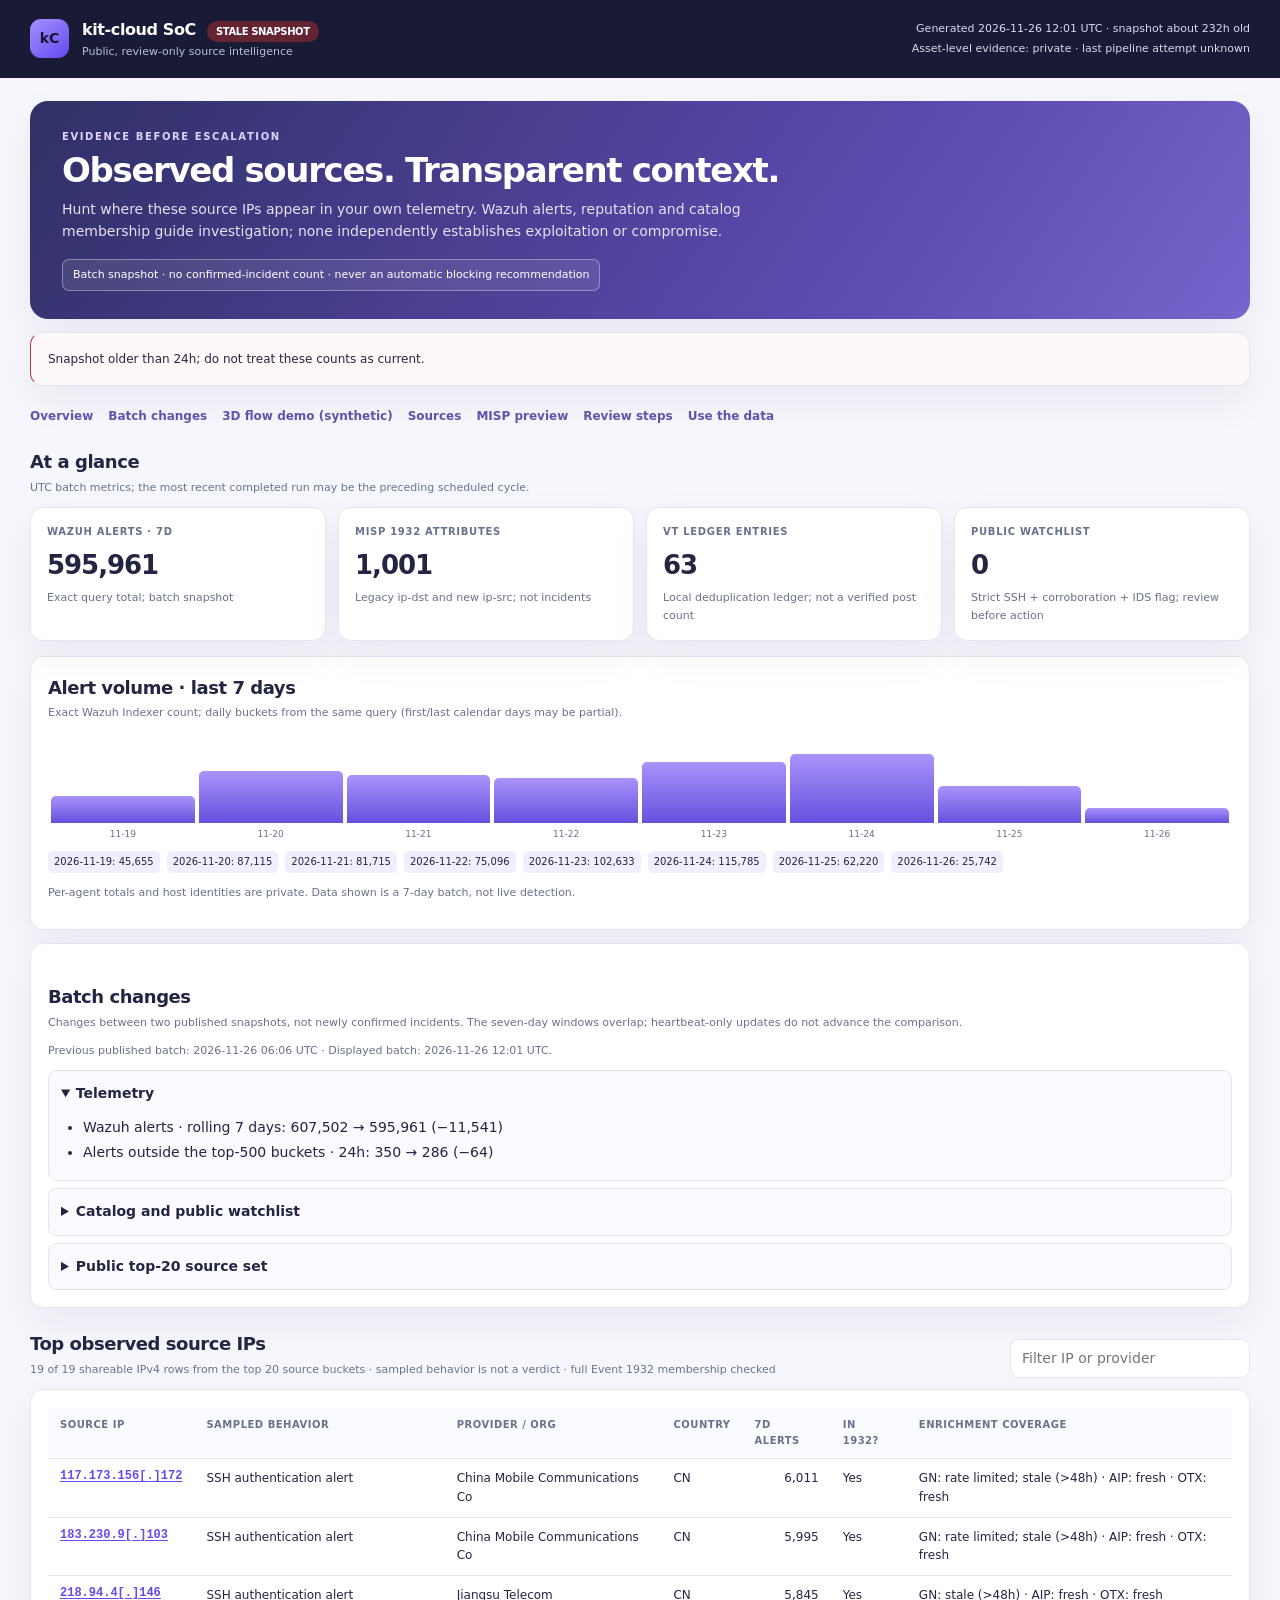
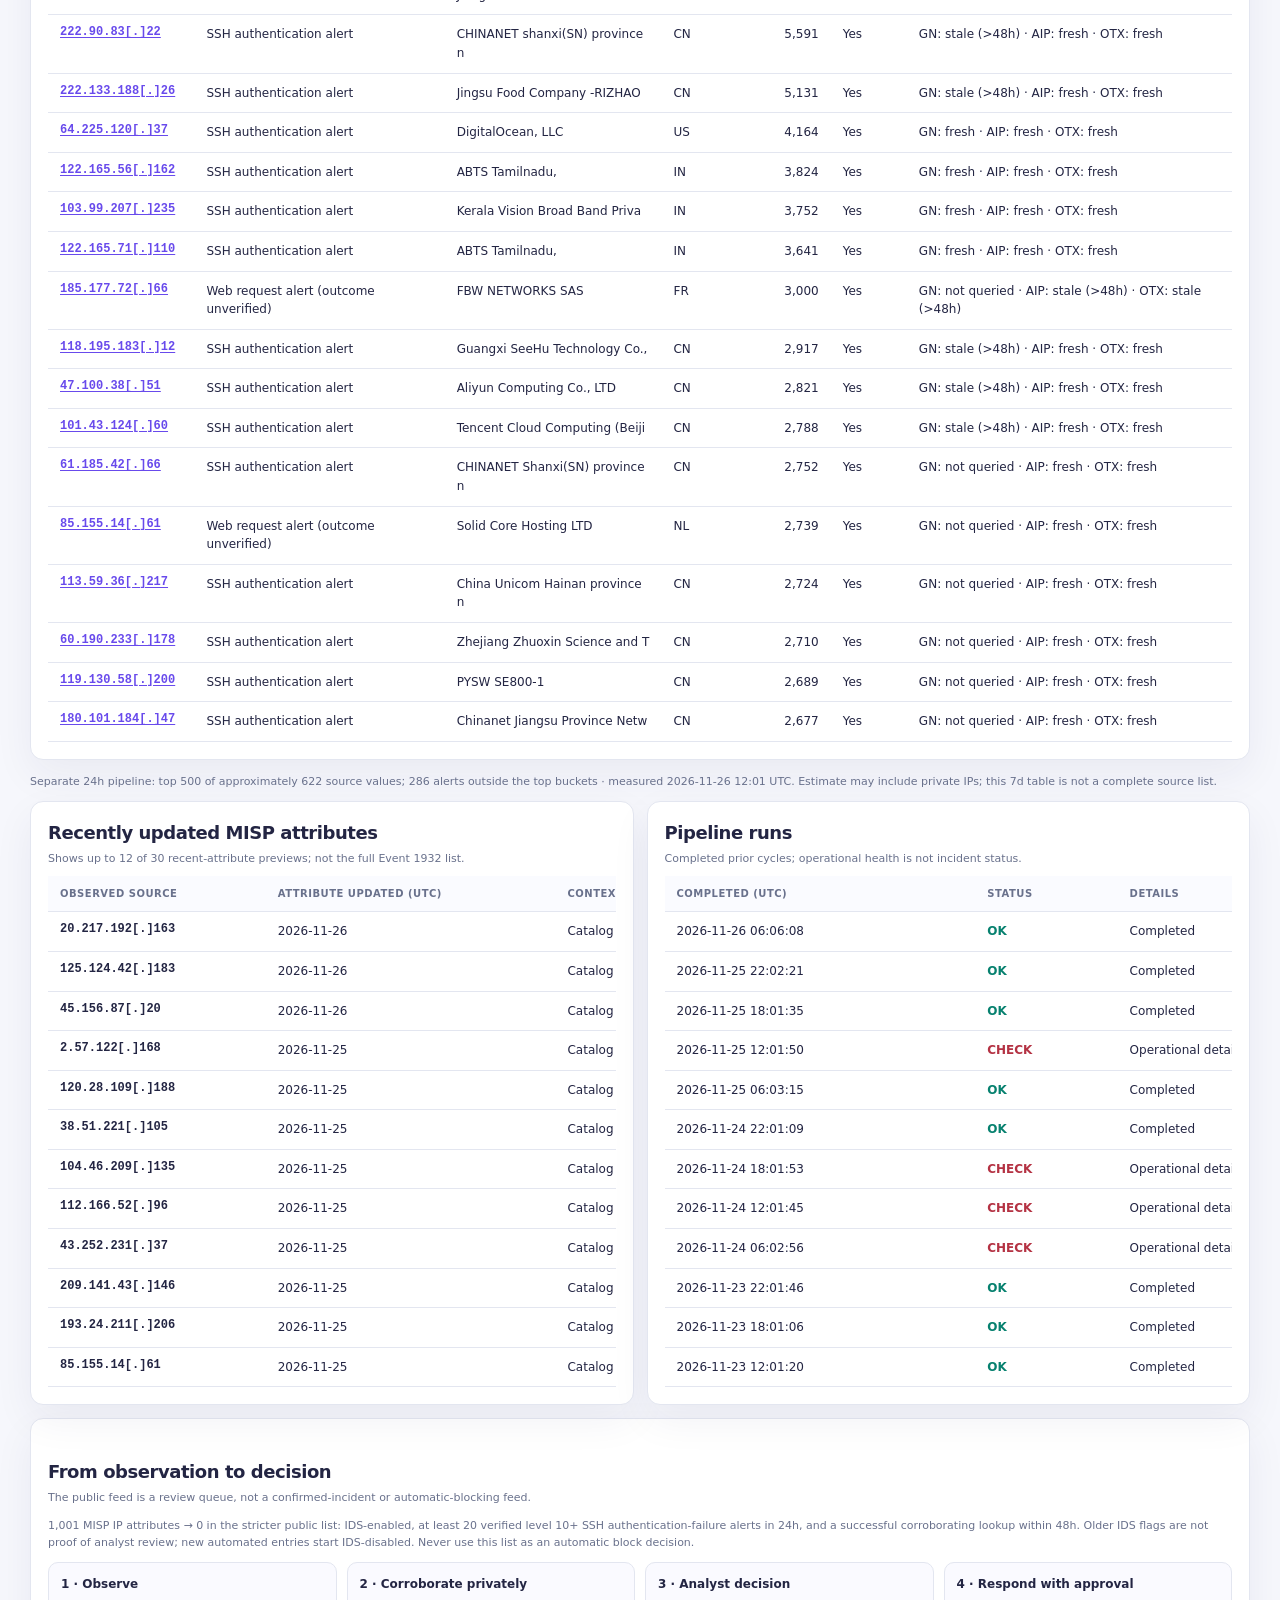
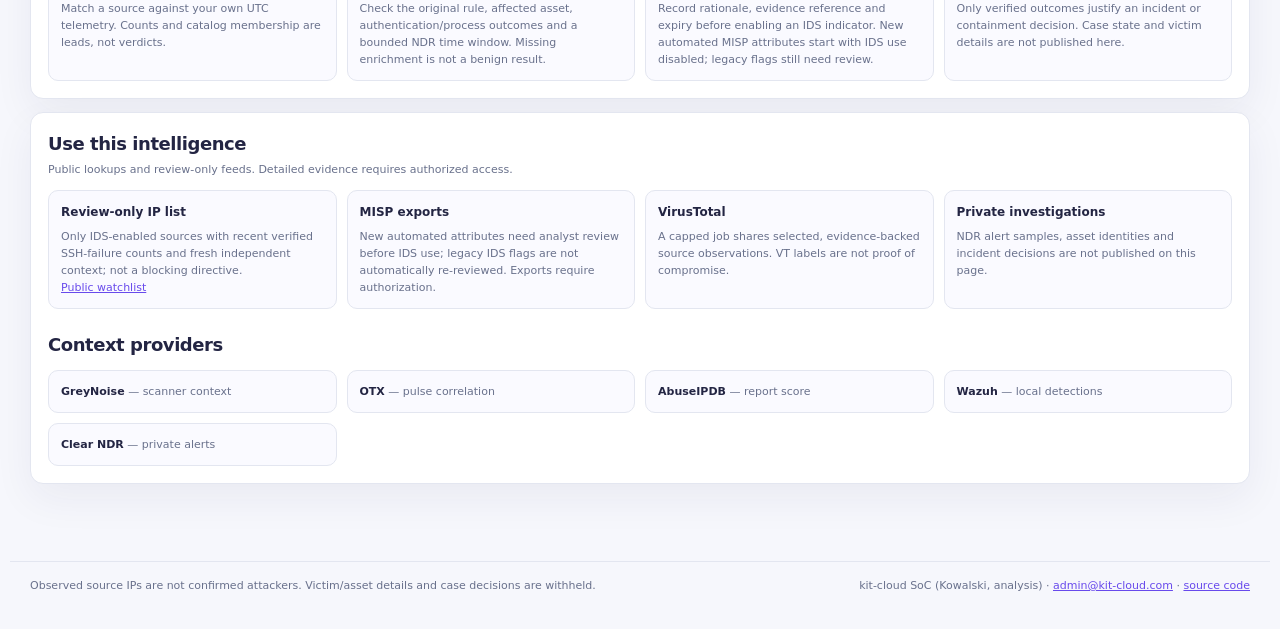
==== docs/index.html @ 294fd04c "Publish a synthetic 3D sensor flow replay" ====
<!doctype html>
<html lang="en">
<head>
<meta charset="utf-8">
<meta name="viewport" content="width=device-width, initial-scale=1">
<meta name="referrer" content="no-referrer">
<meta http-equiv="Content-Security-Policy" content="default-src 'none'; script-src 'self'; style-src 'unsafe-inline'; connect-src 'self'; img-src 'self' data:; base-uri 'none'; form-action 'none'">
<title>kit-cloud SoC | Observed Sources</title>
<style>
:root{color-scheme:light;--bg:#f6f7fc;--ink:#232543;--muted:#69718c;--line:#e3e6f0;--panel:#fff;--purple:#684aec;--lav:#f1efff;--green:#07816f;--red:#b43243;--shadow:0 15px 40px rgba(37,33,88,.06)}
*{box-sizing:border-box}body{margin:0;background:var(--bg);color:var(--ink);font:14px/1.55 Inter,ui-sans-serif,system-ui,-apple-system,"Segoe UI",sans-serif}a{color:var(--purple)}a:hover{text-decoration:underline}button,input{font:inherit}header{background:#191b36;color:#fff;padding:18px max(20px,calc((100vw - 1220px)/2));display:flex;align-items:center;justify-content:space-between;gap:20px;flex-wrap:wrap}.skip-link{position:absolute;left:16px;top:-70px;z-index:10;background:white;color:var(--ink);padding:9px 13px;border:2px solid var(--purple);border-radius:8px}.skip-link:focus{top:12px}.brand{display:flex;align-items:center;gap:13px}.logo{width:39px;height:39px;border-radius:11px;display:grid;place-items:center;background:linear-gradient(140deg,#a591ff,#624af1);font-weight:800;color:#131831}.brand h1{font-size:16px;letter-spacing:-.025em;margin:0}.brand small{color:#b8bfd8;display:block;font-size:11px}header .meta{text-align:right;font-size:11px;color:#d8d9ec}header .meta div+div{margin-top:3px}.pill{background:#183d38;color:#90f3da;border-radius:99px;padding:5px 9px;font-size:10px;margin-left:6px;font-weight:780}.pill.bad{background:#642432;color:#fff}.container{max-width:1260px;margin:auto;padding:23px 20px 64px}.hero{background:linear-gradient(125deg,#303066,#5c49ae 66%,#7764cc);color:white;padding:28px 32px;border-radius:18px;box-shadow:var(--shadow)}.hero .tag{font-size:10px;font-weight:790;letter-spacing:.16em;color:#d9d4ff;text-transform:uppercase}.hero h2{margin:7px 0;font-size:clamp(24px,3vw,34px);letter-spacing:-.04em;line-height:1.17}.hero p{max-width:760px;color:#e4e1f8;margin:8px 0 0}.hero .guard{display:inline-block;margin-top:17px;font-size:11px;border:1px solid #ffffff57;background:#ffffff18;border-radius:7px;padding:6px 10px}.readout{padding:12px 17px;margin:13px 0;border-left:4px solid var(--green);font-size:12px}.readout.warn{border-left-color:var(--red);background:#fff8f9}nav{display:flex;flex-wrap:wrap;gap:15px;margin:21px 0;font-size:12px;font-weight:720}nav a{text-decoration:none;color:#6053ab}nav a:focus-visible,.search:focus-visible,.ip-action:focus-visible{outline:2px solid var(--purple);outline-offset:2px}.section-head{display:flex;justify-content:space-between;align-items:end;gap:12px;margin:22px 0 11px;flex-wrap:wrap}.section-head h2{font-size:18px;letter-spacing:-.025em;margin:0}.section-head p{font-size:11px;color:var(--muted);margin:3px 0 0}.kpis{display:grid;grid-template-columns:repeat(4,1fr);gap:12px;margin-bottom:15px}.card,.panel{background:var(--panel);border:1px solid var(--line);border-radius:13px;box-shadow:var(--shadow)}.card{padding:16px}.card h2{font-size:10px;color:var(--muted);letter-spacing:.07em;text-transform:uppercase;margin:0 0 6px}.big{font-size:26px;font-weight:780;letter-spacing:-.04em}.ksub{font-size:11px;color:var(--muted);margin-top:4px}.panel{padding:17px;margin-bottom:13px}.bars{display:flex;align-items:flex-end;gap:4px;height:112px;padding:3px 3px 20px}.daily-values{display:flex;gap:7px;flex-wrap:wrap;margin:8px 0}.day-value{font-size:10px;padding:3px 6px;background:#f1efff;border-radius:5px;color:var(--ink)}.bar{position:relative;flex:1;min-height:3px;border-radius:5px 5px 0 0;background:linear-gradient(180deg,#aa93fa,#6551de)}.bar span{position:absolute;bottom:-18px;left:50%;transform:translateX(-50%);color:var(--muted);font-size:9px;white-space:nowrap}.minor,.dim{color:var(--muted);font-size:11px}.controls{display:flex;align-items:center;gap:12px;justify-content:space-between;flex-wrap:wrap;margin:0 0 12px}.search{padding:8px 11px;border:1px solid var(--line);border-radius:9px;width:min(240px,100%);outline:0;color:var(--ink)}.scroll{overflow-x:auto}table{border-collapse:collapse;width:100%;font-size:12px;text-align:left;min-width:850px}th,td{padding:10px 12px;border-bottom:1px solid var(--line);vertical-align:top}th{text-transform:uppercase;font-size:10px;color:var(--muted);letter-spacing:.05em;background:#fafbff;font-weight:760}.ip-action{border:0;background:transparent;color:var(--purple);text-decoration:underline;text-underline-offset:2px;cursor:pointer;padding:0;text-align:left}.ip-action:hover{text-decoration-thickness:2px}tr:hover{background:#faf9ff}.num{text-align:right;font-variant-numeric:tabular-nums}.mono{font:600 12px ui-monospace,SFMono-Regular,Menlo,Consolas,monospace}.wrap{max-width:340px;white-space:normal;overflow-wrap:anywhere}.ok{color:var(--green);font-weight:700}.bad{color:var(--red);font-weight:700}.grid{display:grid;grid-template-columns:1fr 1fr;gap:13px}.grid .panel{min-width:0}.ioc-detail{border-left:4px solid var(--purple);background:#fcfbff}.ioc-detail[hidden]{display:none}.ioc-detail h2{margin:0 0 10px;font-size:16px}.ioc-detail p{margin:7px 0;font-size:12px}.ioc-detail ul{margin:8px 0;padding-left:21px;font-size:12px}.ioc-detail li{margin:4px 0}.refs{display:flex;gap:10px;flex-wrap:wrap;align-items:center;margin-top:12px;font-size:11px}.feeds,.srcs{display:grid;grid-template-columns:repeat(4,1fr);gap:10px}.feed,.src{background:#fafaff;border:1px solid var(--line);border-radius:10px;padding:12px;font-size:11px}.feed h3{margin:0 0 6px;font-size:12px}.feed p{margin:0;color:var(--muted)}.src{color:var(--muted)}.src b{color:var(--ink)}footer{max-width:1260px;margin:auto;padding:15px 20px 35px;border-top:1px solid var(--line);color:var(--muted);font-size:11px;display:flex;justify-content:space-between;gap:15px;flex-wrap:wrap}
@media(max-width:1000px){.kpis,.feeds{grid-template-columns:repeat(2,1fr)}.srcs{grid-template-columns:repeat(3,1fr)}}.scroll-hint{display:none}@media(max-width:670px){.scroll-hint{display:block}.container{padding:16px 12px 40px}.hero{padding:23px}.grid{grid-template-columns:1fr}.kpis,.feeds,.srcs{grid-template-columns:repeat(2,1fr)}header{padding:15px}.bar span{font-size:8px}.card{padding:12px}}@media(max-width:400px){.kpis,.feeds,.srcs{grid-template-columns:1fr}.hero h2{font-size:24px}}
.diff-tree details{border:1px solid var(--line);border-radius:9px;padding:8px 12px;margin-top:7px;background:#fafaff}.diff-tree summary{cursor:pointer;font-weight:700;padding:4px 0}.diff-tree summary:focus-visible,.refs a:focus-visible{outline:2px solid var(--purple);outline-offset:2px}.diff-tree ul{padding-inline-start:22px;margin:6px 0}.diff-tree li{padding:2px 0}.refs a{display:inline-block;padding:3px 7px}
</style>
<script src="tree.js" defer></script>
<script src="app.js" defer></script>
</head>
<body>
<noscript><p class="container">This review-only page needs JavaScript to load its public snapshot. <a href="data.json">View the public JSON</a>.</p></noscript>
<a class="skip-link" href="#main-content">Skip to content</a>
<header><div class="brand"><div class="logo">kC</div><div><h1>kit-cloud SoC <span id="status-pill" class="pill">LOADING</span></h1><small>Public, review-only source intelligence</small></div></div><div class="meta"><div id="gen">Loading public snapshot…</div><div id="agents">Asset-level evidence stays private.</div></div></header>
<main id="main-content" class="container" tabindex="-1">
  <section class="hero" aria-label="Purpose"><div class="tag">Evidence before escalation</div><h2>Observed sources. Transparent context.</h2><p>Hunt where these source IPs appear in your own telemetry. Wazuh alerts, reputation and catalog membership guide investigation; none independently establishes exploitation or compromise.</p><div class="guard">Batch snapshot · no confirmed-incident count · never an automatic blocking recommendation</div></section>
  <section id="snapshot-note" class="panel readout" role="status" aria-label="Snapshot interpretation" aria-live="polite">Checking the published snapshot and last pipeline attempt…</section>
  <nav aria-label="Page sections"><a href="#overview">Overview</a><a href="#changes">Batch changes</a><a href="flow.html">3D flow demo (synthetic)</a><a href="#sources">Sources</a><a href="#recent">MISP preview</a><a href="#method">Review steps</a><a href="#integrations">Use the data</a></nav>
  <section id="overview"><div class="section-head"><div><h2>At a glance</h2><p>UTC batch metrics; the most recent completed run may be the preceding scheduled cycle.</p></div></div><div class="kpis" id="kpis"></div><div class="panel"><div class="section-head" style="margin:0 0 10px"><div><h2>Alert volume · last 7 days</h2><p>Exact Wazuh Indexer count; daily buckets from the same query (first/last calendar days may be partial).</p></div></div><div id="days" class="bars" aria-label="Daily alert volumes"></div><div id="day-values" class="daily-values" aria-label="Daily UTC alert counts"></div><p id="agent-privacy" class="minor">Per-agent totals are private.</p></div></section>
  <section id="changes" class="panel" aria-labelledby="changes-title">
    <div class="section-head"><div><h2 id="changes-title">Batch changes</h2><p>Changes between two published snapshots, not newly confirmed incidents. The seven-day windows overlap; heartbeat-only updates do not advance the comparison.</p></div></div>
    <p class="minor" role="status">Comparison not yet verified.</p>
    <div class="diff-tree"></div>
  </section>
  <section id="sources"><div class="section-head"><div><h2>Top observed source IPs</h2><p id="source-scope" aria-live="polite">Full MISP membership will be checked when data loads.</p></div><input id="source-filter" class="search" type="search" placeholder="Filter IP or provider" aria-label="Filter source IPs"></div><div class="panel scroll"><table id="src" aria-label="Top source IPs"><tbody><tr><td>Loading sources…</td></tr></tbody></table></div><p class="minor scroll-hint">On small screens, scroll horizontally to read every column.</p><p id="pipeline-coverage" class="minor">Checking the separate 24-hour pipeline source limit…</p><div id="ioc-detail" class="panel ioc-detail" role="region" aria-label="Selected source details" aria-live="polite" hidden></div></section>
  <div class="grid"><section id="recent" class="panel"><div class="section-head" style="margin:0 0 9px"><div><h2>Recently updated MISP attributes</h2><p>Shows up to 12 of 30 recent-attribute previews; not the full Event 1932 list.</p></div></div><div class="scroll"><table id="misp" aria-label="Recent MISP attributes"></table></div></section><section class="panel"><div class="section-head" style="margin:0 0 9px"><div><h2>Pipeline runs</h2><p>Completed prior cycles; operational health is not incident status.</p></div></div><div class="scroll"><table id="runs" aria-label="Recent pipeline runs"></table></div></section></div>
  <section id="method" class="panel"><div class="section-head"><div><h2>From observation to decision</h2><p>The public feed is a review queue, not a confirmed-incident or automatic-blocking feed.</p></div></div><p id="selection-explain" class="minor">Explaining why the public watchlist is smaller than MISP…</p><div class="feeds"><div class="feed"><h3>1 · Observe</h3><p>Match a source against your own UTC telemetry. Counts and catalog membership are leads, not verdicts.</p></div><div class="feed"><h3>2 · Corroborate privately</h3><p>Check the original rule, affected asset, authentication/process outcomes and a bounded NDR time window. Missing enrichment is not a benign result.</p></div><div class="feed"><h3>3 · Analyst decision</h3><p>Record rationale, evidence reference and expiry before enabling an IDS indicator. New automated MISP attributes start with IDS use disabled; legacy flags still need review.</p></div><div class="feed"><h3>4 · Respond with approval</h3><p>Only verified outcomes justify an incident or containment decision. Case state and victim details are not published here.</p></div></div></section>
  <section id="integrations" class="panel"><div class="section-head" style="margin:0 0 12px"><div><h2>Use this intelligence</h2><p>Public lookups and review-only feeds. Detailed evidence requires authorized access.</p></div></div><div id="feeds" class="feeds"></div><div class="section-head"><h2>Context providers</h2></div><div id="srcs" class="srcs"></div></section>
</main>
<footer><span>Observed source IPs are not confirmed attackers. Victim/asset details and case decisions are withheld.</span><span>kit-cloud SoC (Kowalski, analysis) · <a href="mailto:admin@kit-cloud.com">admin@kit-cloud.com</a> · <a href="https://github.com/M0dred/kit-cloud-soc">source code</a></span></footer>
</body>
</html>
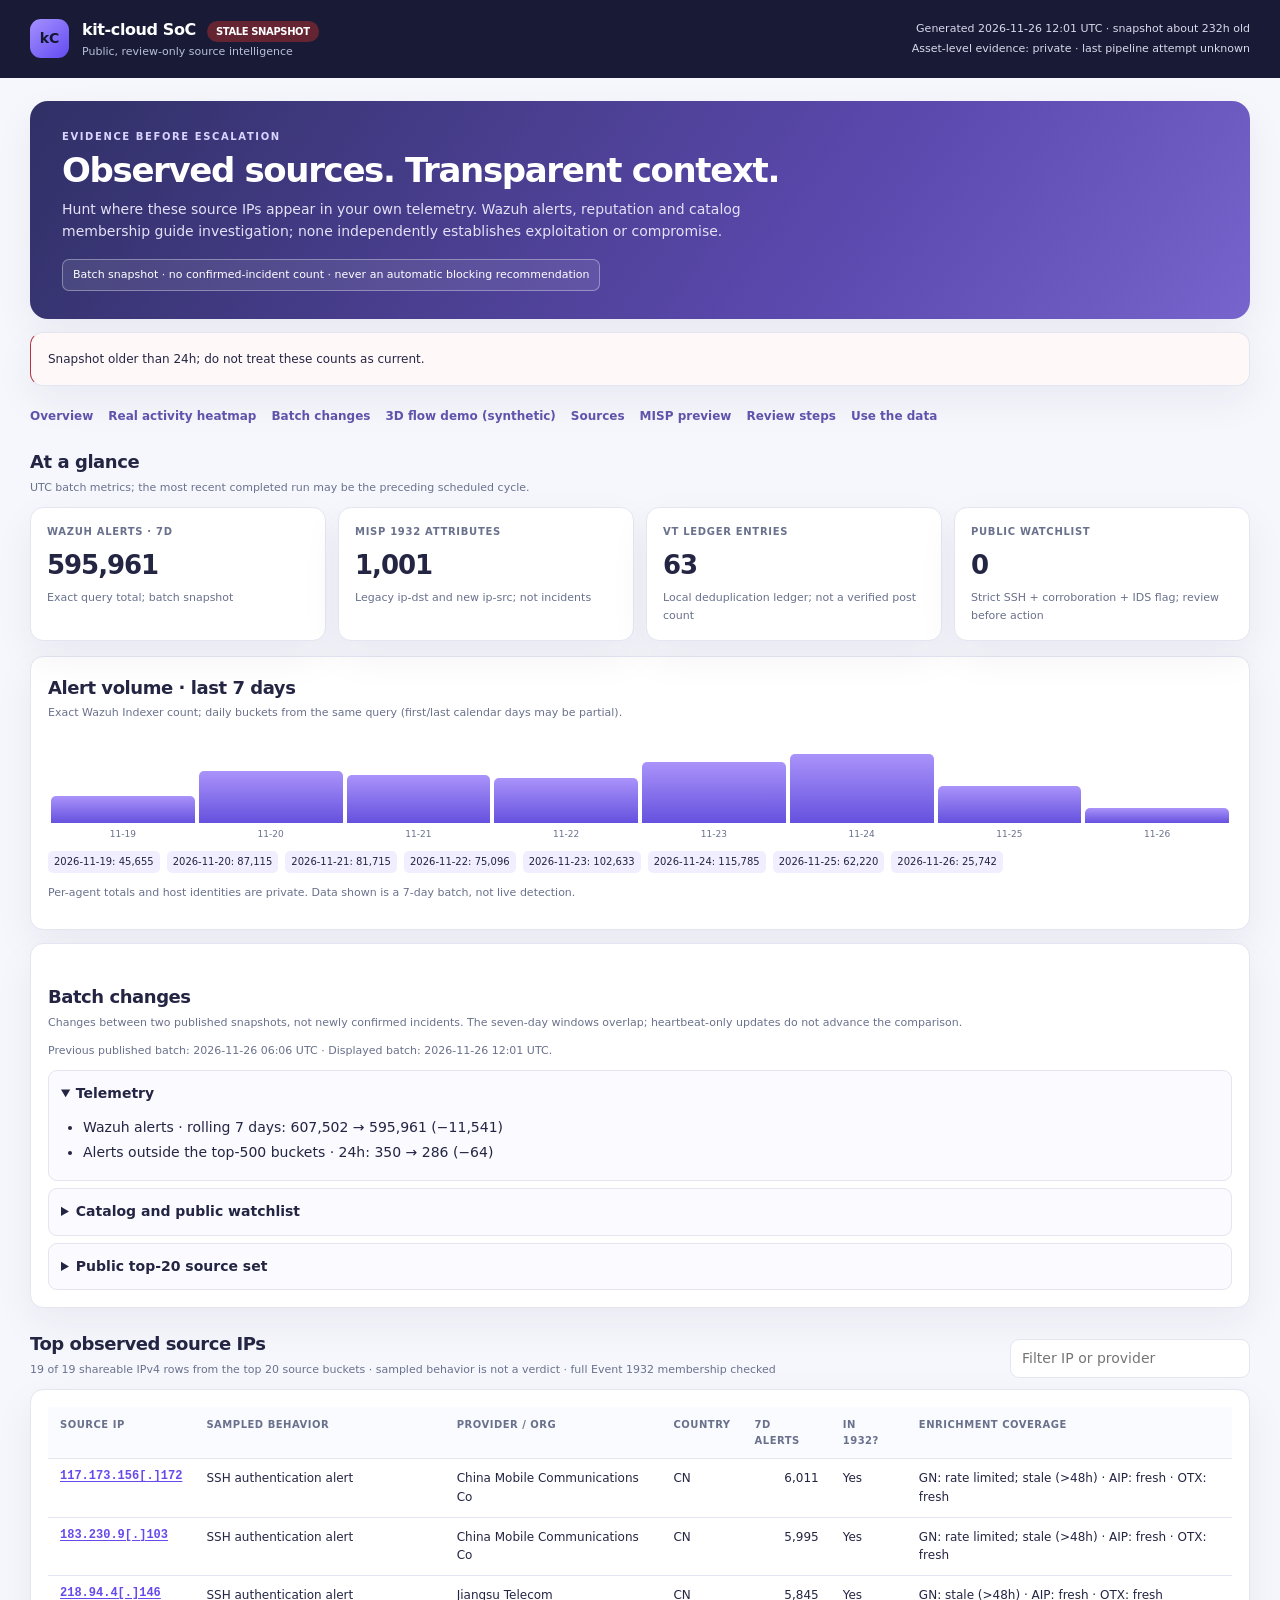
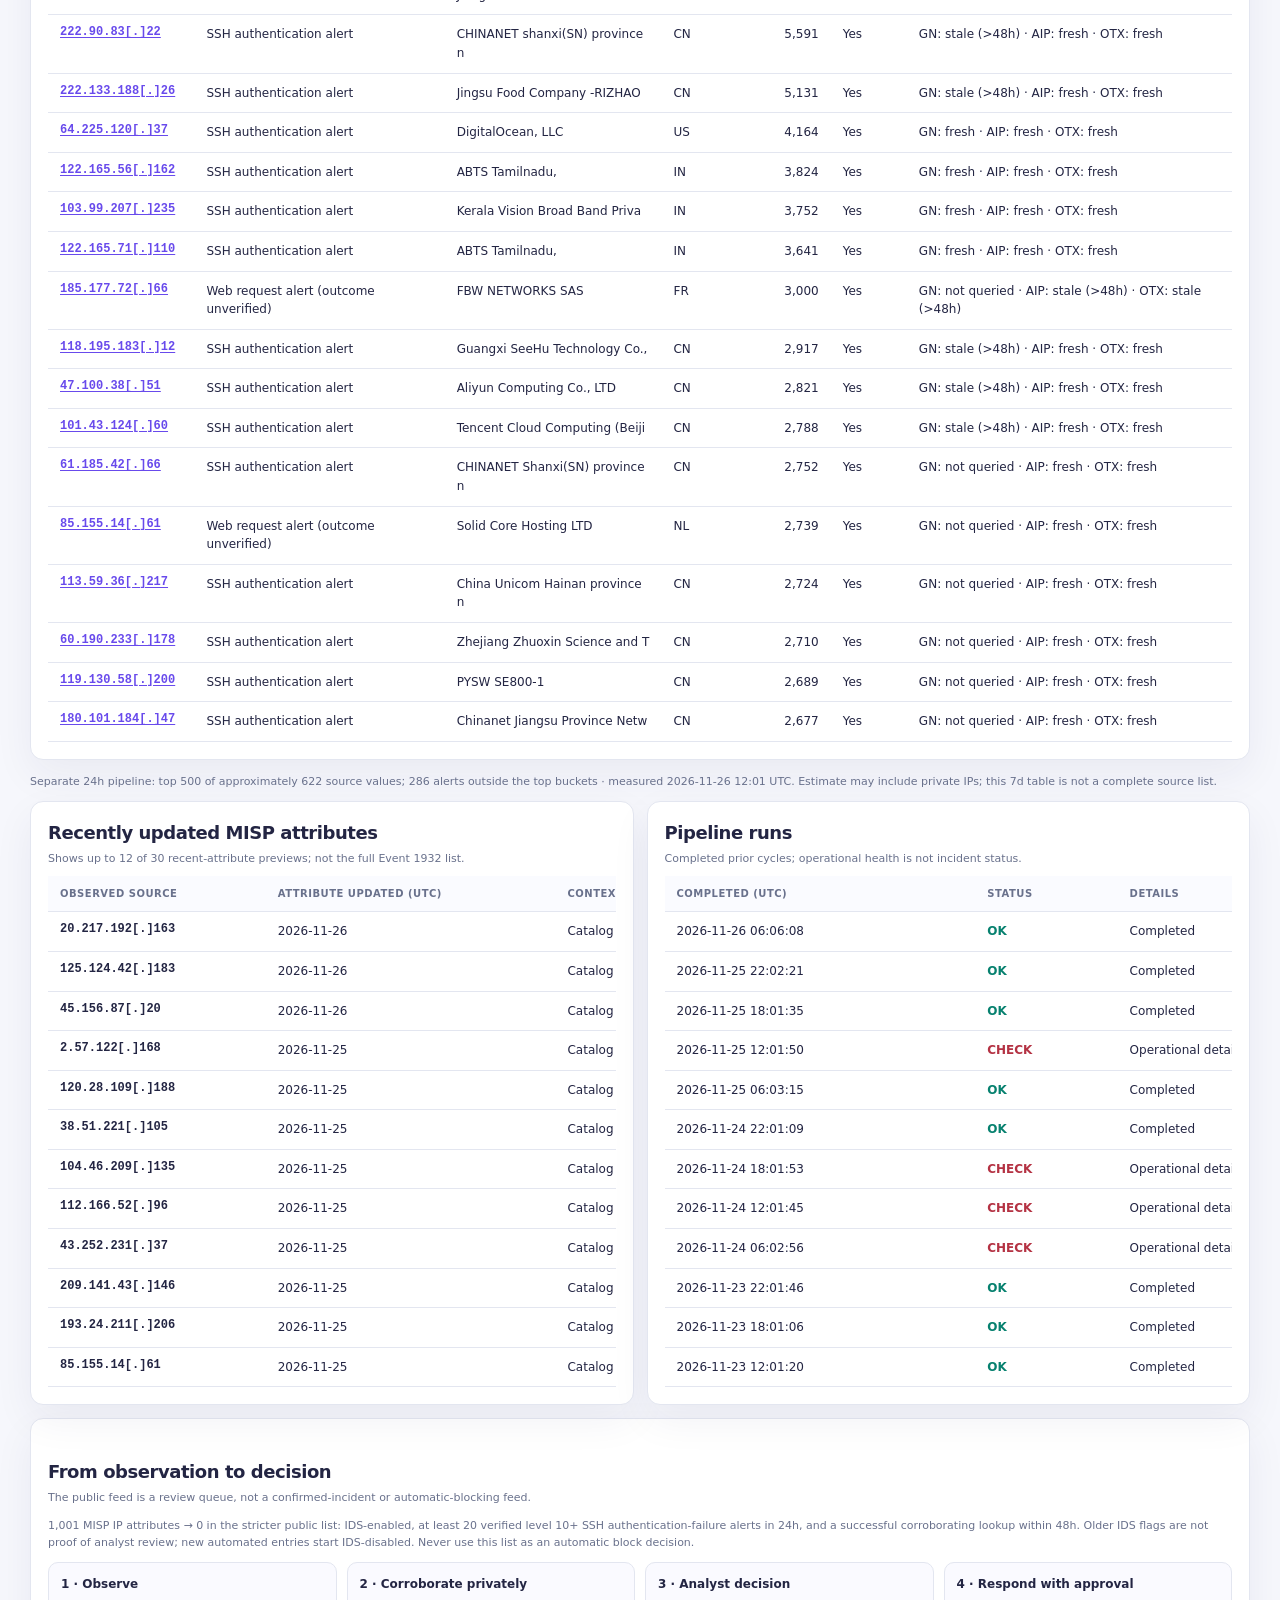
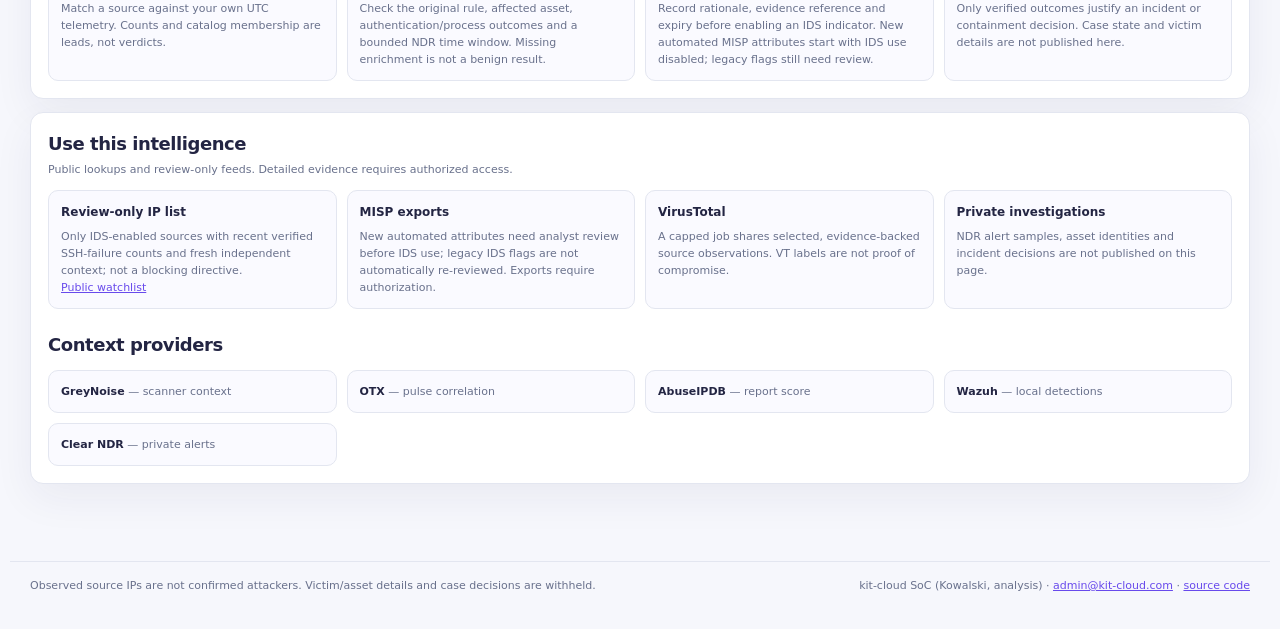
==== commit 70dc4976: "Show published Wazuh activity as a heatmap and optional 3D columns" ====
--- a/docs/index.html
+++ b/docs/index.html
@@ -22,7 +22,7 @@
 <main id="main-content" class="container" tabindex="-1">
   <section class="hero" aria-label="Purpose"><div class="tag">Evidence before escalation</div><h2>Observed sources. Transparent context.</h2><p>Hunt where these source IPs appear in your own telemetry. Wazuh alerts, reputation and catalog membership guide investigation; none independently establishes exploitation or compromise.</p><div class="guard">Batch snapshot · no confirmed-incident count · never an automatic blocking recommendation</div></section>
   <section id="snapshot-note" class="panel readout" role="status" aria-label="Snapshot interpretation" aria-live="polite">Checking the published snapshot and last pipeline attempt…</section>
-  <nav aria-label="Page sections"><a href="#overview">Overview</a><a href="#changes">Batch changes</a><a href="flow.html">3D flow demo (synthetic)</a><a href="#sources">Sources</a><a href="#recent">MISP preview</a><a href="#method">Review steps</a><a href="#integrations">Use the data</a></nav>
+  <nav aria-label="Page sections"><a href="#overview">Overview</a><a href="activity.html">Real activity heatmap</a><a href="#changes">Batch changes</a><a href="flow.html">3D flow demo (synthetic)</a><a href="#sources">Sources</a><a href="#recent">MISP preview</a><a href="#method">Review steps</a><a href="#integrations">Use the data</a></nav>
   <section id="overview"><div class="section-head"><div><h2>At a glance</h2><p>UTC batch metrics; the most recent completed run may be the preceding scheduled cycle.</p></div></div><div class="kpis" id="kpis"></div><div class="panel"><div class="section-head" style="margin:0 0 10px"><div><h2>Alert volume · last 7 days</h2><p>Exact Wazuh Indexer count; daily buckets from the same query (first/last calendar days may be partial).</p></div></div><div id="days" class="bars" aria-label="Daily alert volumes"></div><div id="day-values" class="daily-values" aria-label="Daily UTC alert counts"></div><p id="agent-privacy" class="minor">Per-agent totals are private.</p></div></section>
   <section id="changes" class="panel" aria-labelledby="changes-title">
     <div class="section-head"><div><h2 id="changes-title">Batch changes</h2><p>Changes between two published snapshots, not newly confirmed incidents. The seven-day windows overlap; heartbeat-only updates do not advance the comparison.</p></div></div>
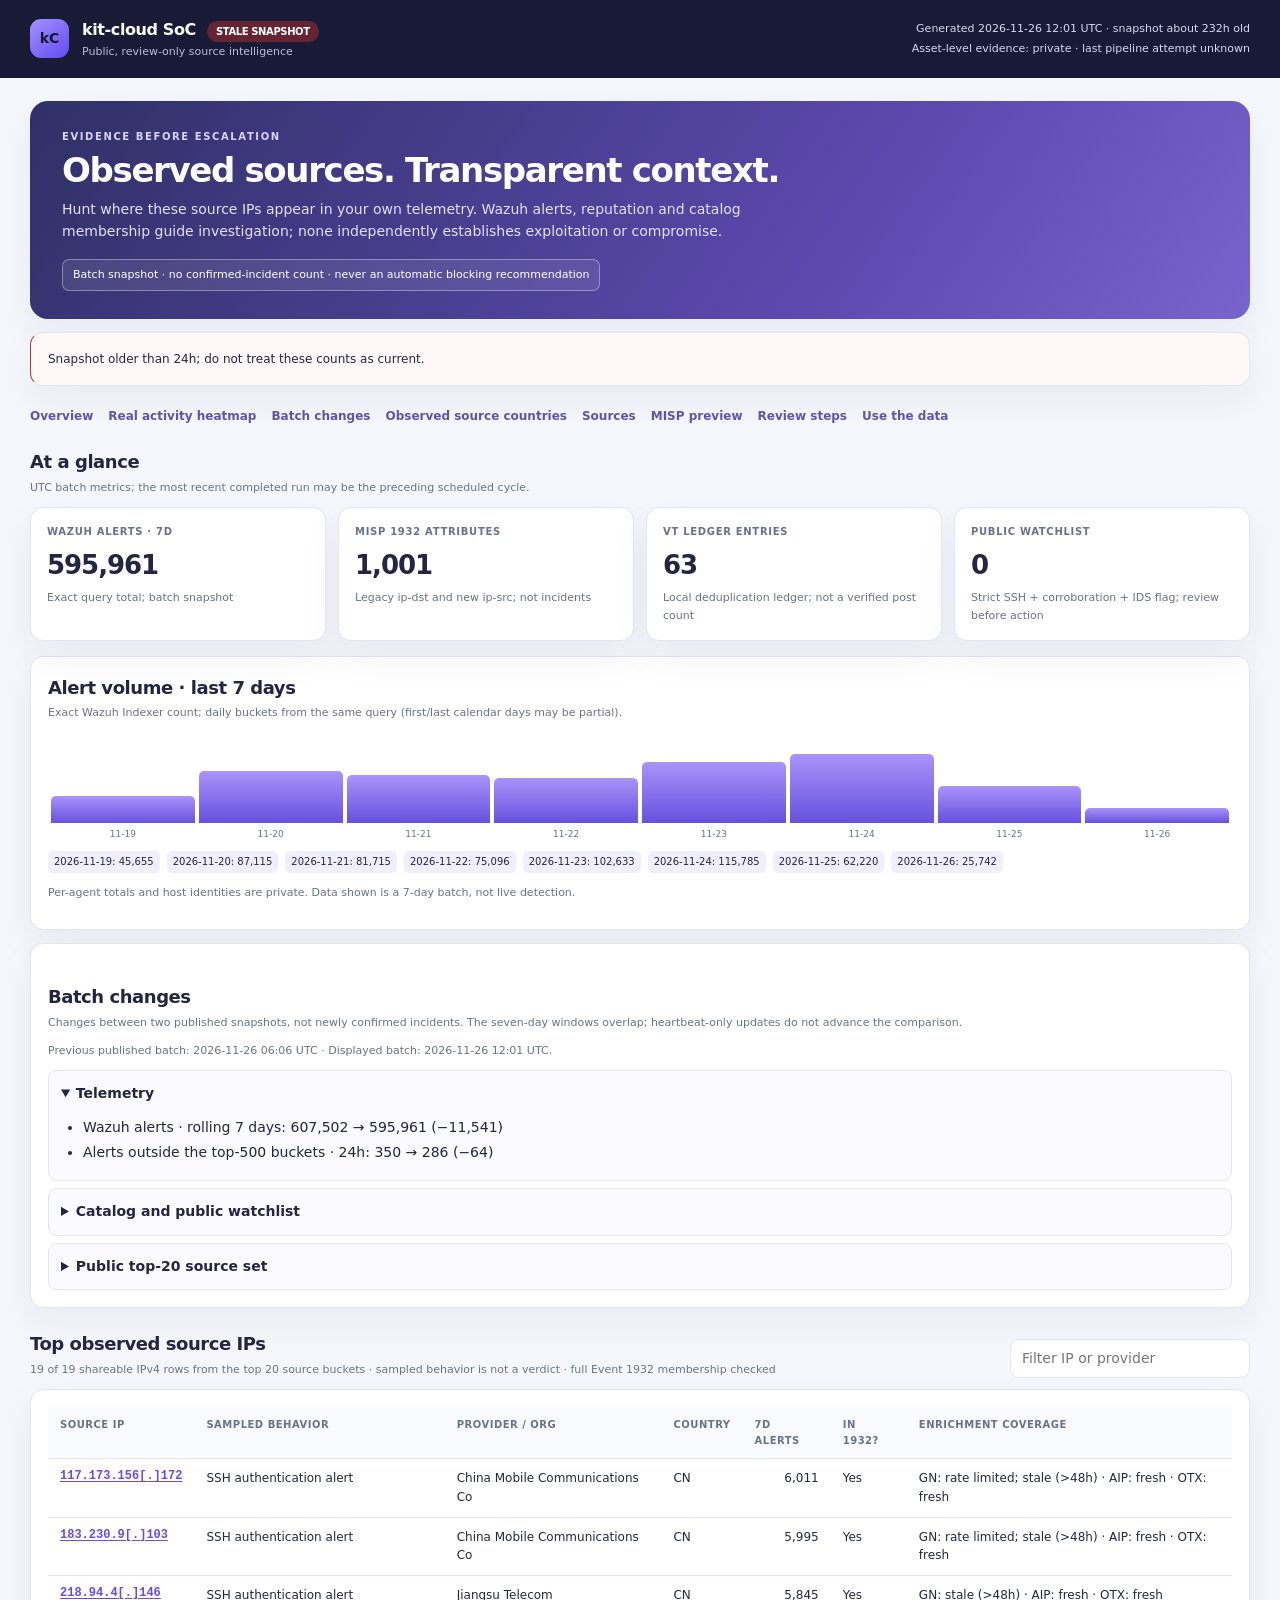
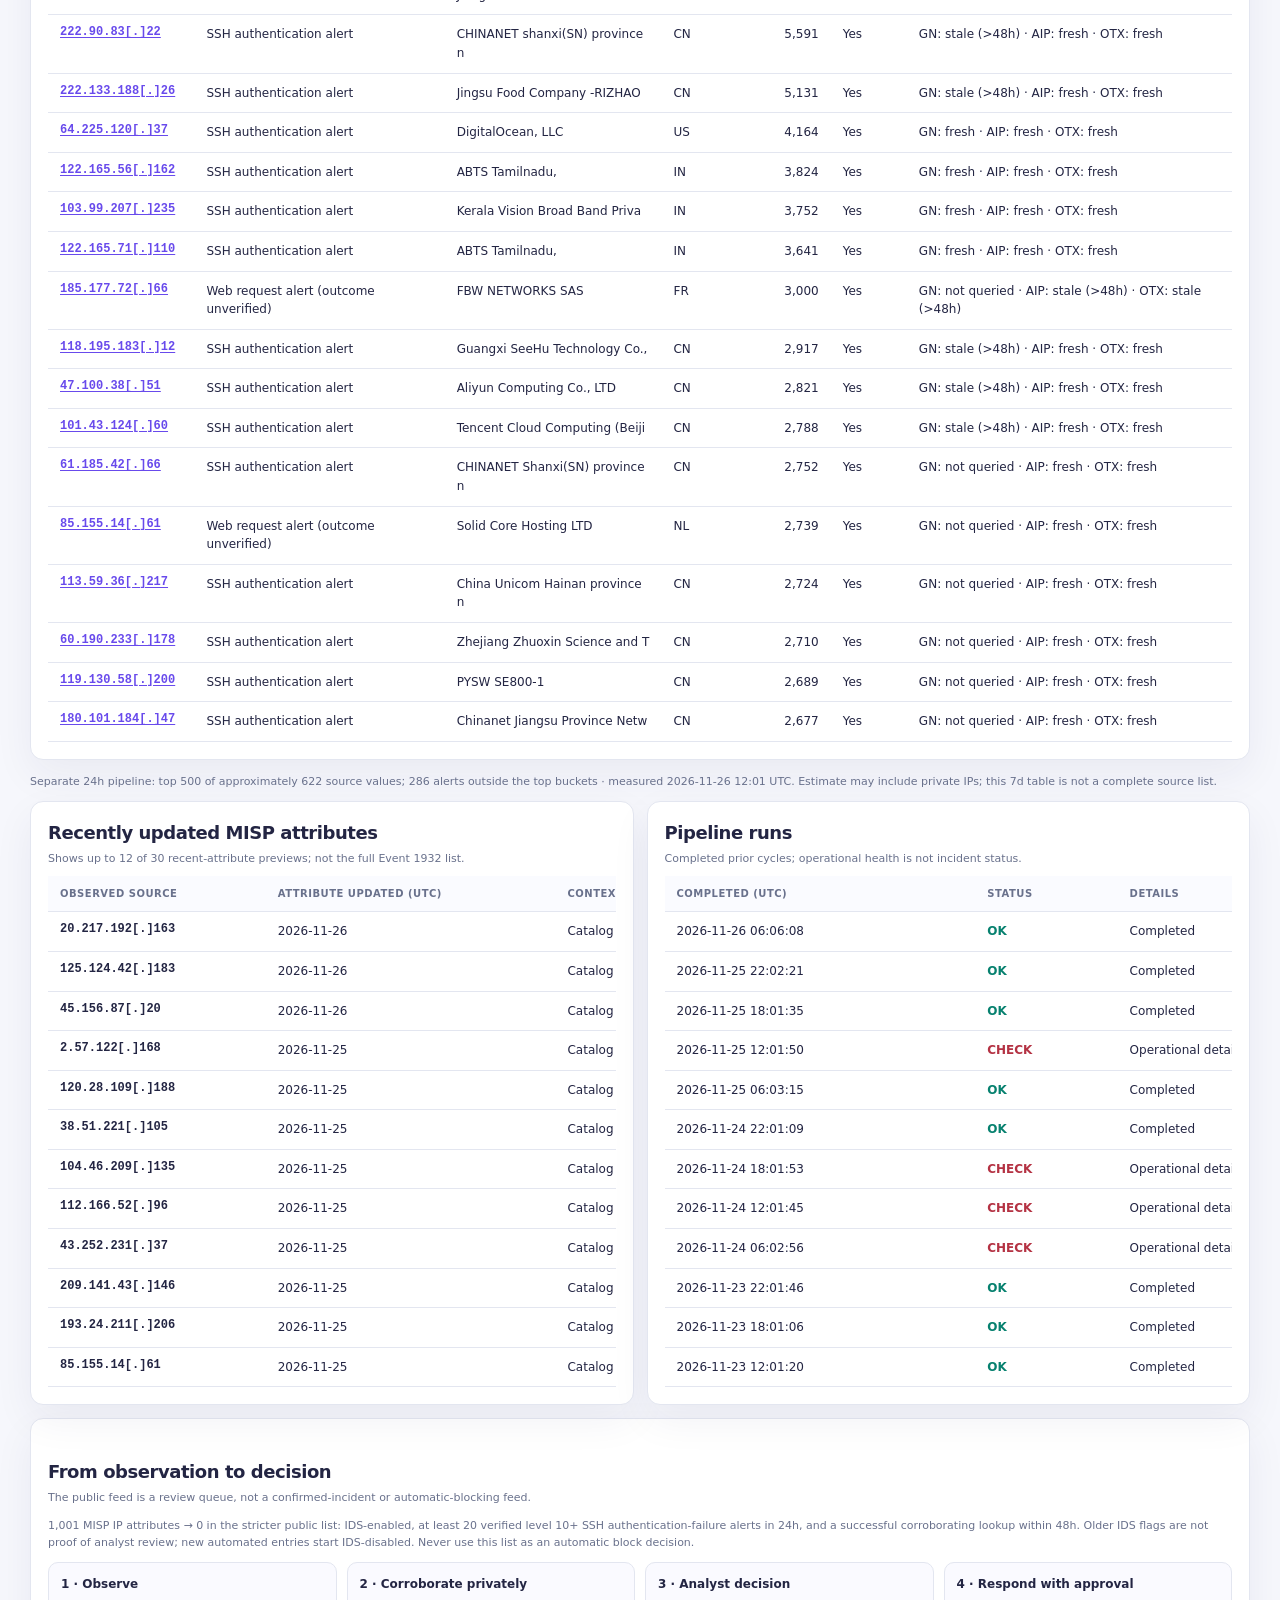
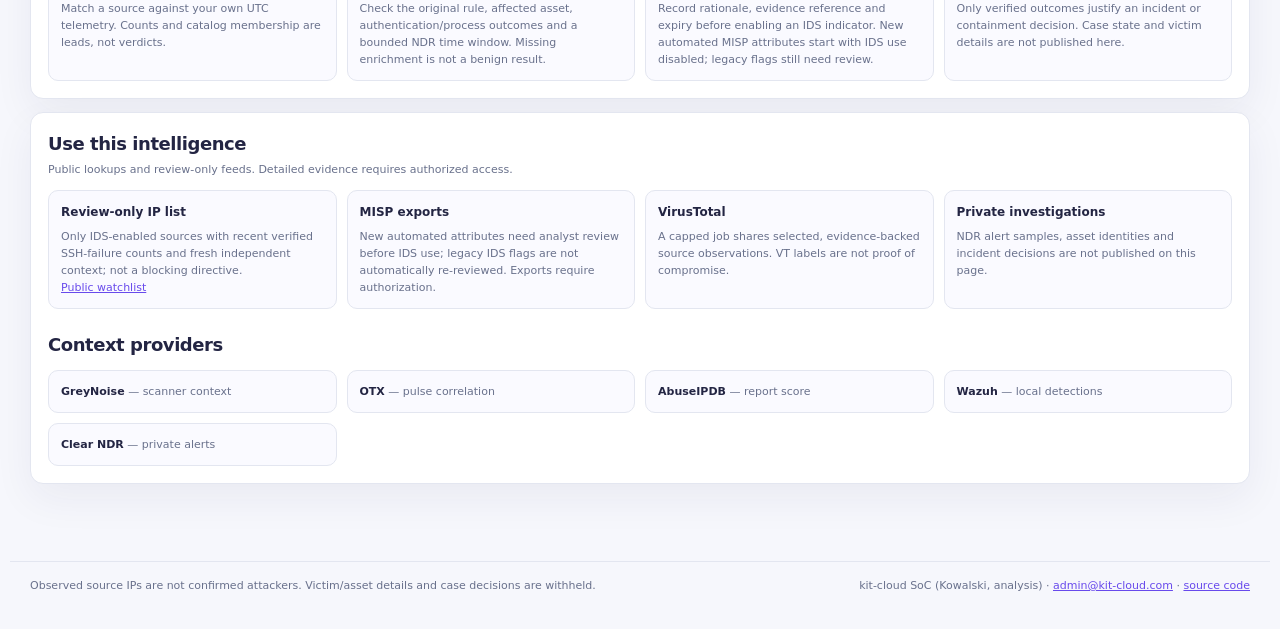
==== commit 94c5a69b: "Replace sensor replay with real country-only observations" ====
--- a/docs/index.html
+++ b/docs/index.html
@@ -22,7 +22,7 @@
 <main id="main-content" class="container" tabindex="-1">
   <section class="hero" aria-label="Purpose"><div class="tag">Evidence before escalation</div><h2>Observed sources. Transparent context.</h2><p>Hunt where these source IPs appear in your own telemetry. Wazuh alerts, reputation and catalog membership guide investigation; none independently establishes exploitation or compromise.</p><div class="guard">Batch snapshot · no confirmed-incident count · never an automatic blocking recommendation</div></section>
   <section id="snapshot-note" class="panel readout" role="status" aria-label="Snapshot interpretation" aria-live="polite">Checking the published snapshot and last pipeline attempt…</section>
-  <nav aria-label="Page sections"><a href="#overview">Overview</a><a href="activity.html">Real activity heatmap</a><a href="#changes">Batch changes</a><a href="flow.html">3D flow demo (synthetic)</a><a href="#sources">Sources</a><a href="#recent">MISP preview</a><a href="#method">Review steps</a><a href="#integrations">Use the data</a></nav>
+  <nav aria-label="Page sections"><a href="#overview">Overview</a><a href="activity.html">Real activity heatmap</a><a href="#changes">Batch changes</a><a href="flow.html">Observed source countries</a><a href="#sources">Sources</a><a href="#recent">MISP preview</a><a href="#method">Review steps</a><a href="#integrations">Use the data</a></nav>
   <section id="overview"><div class="section-head"><div><h2>At a glance</h2><p>UTC batch metrics; the most recent completed run may be the preceding scheduled cycle.</p></div></div><div class="kpis" id="kpis"></div><div class="panel"><div class="section-head" style="margin:0 0 10px"><div><h2>Alert volume · last 7 days</h2><p>Exact Wazuh Indexer count; daily buckets from the same query (first/last calendar days may be partial).</p></div></div><div id="days" class="bars" aria-label="Daily alert volumes"></div><div id="day-values" class="daily-values" aria-label="Daily UTC alert counts"></div><p id="agent-privacy" class="minor">Per-agent totals are private.</p></div></section>
   <section id="changes" class="panel" aria-labelledby="changes-title">
     <div class="section-head"><div><h2 id="changes-title">Batch changes</h2><p>Changes between two published snapshots, not newly confirmed incidents. The seven-day windows overlap; heartbeat-only updates do not advance the comparison.</p></div></div>
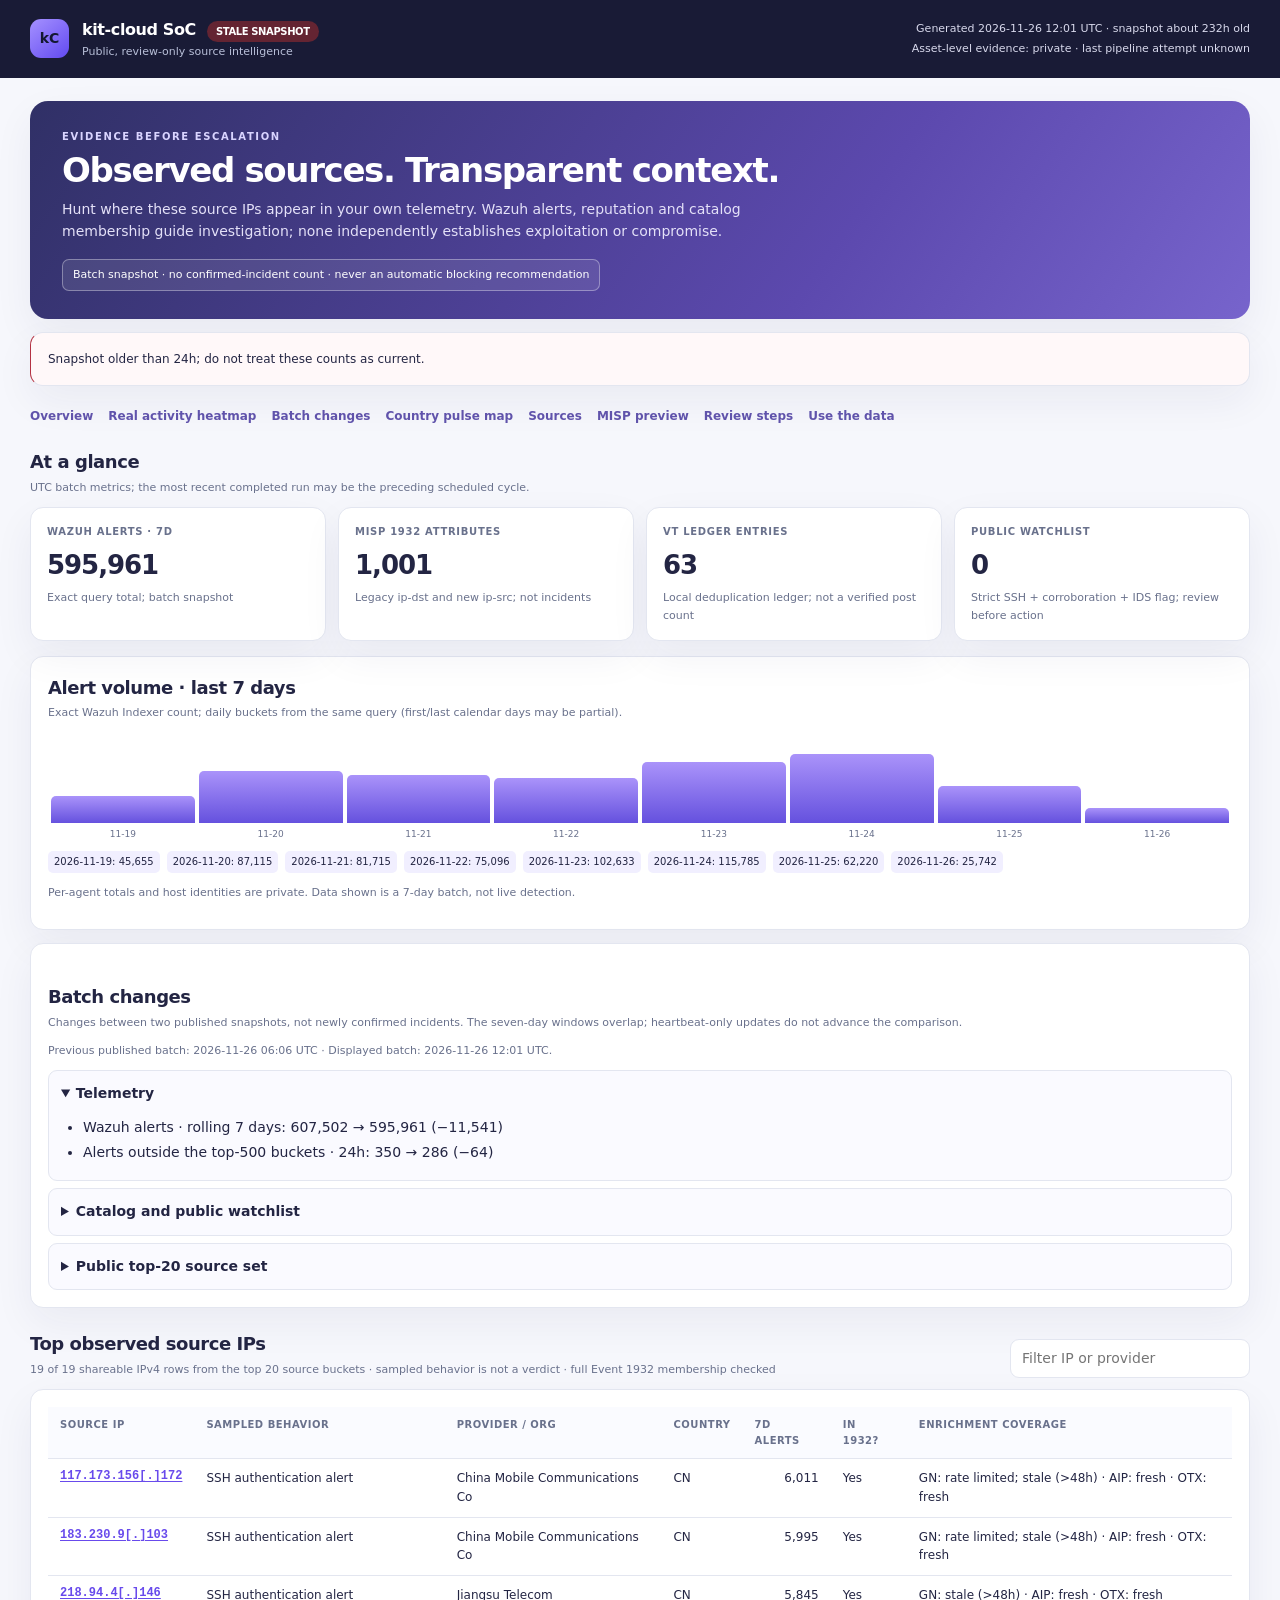
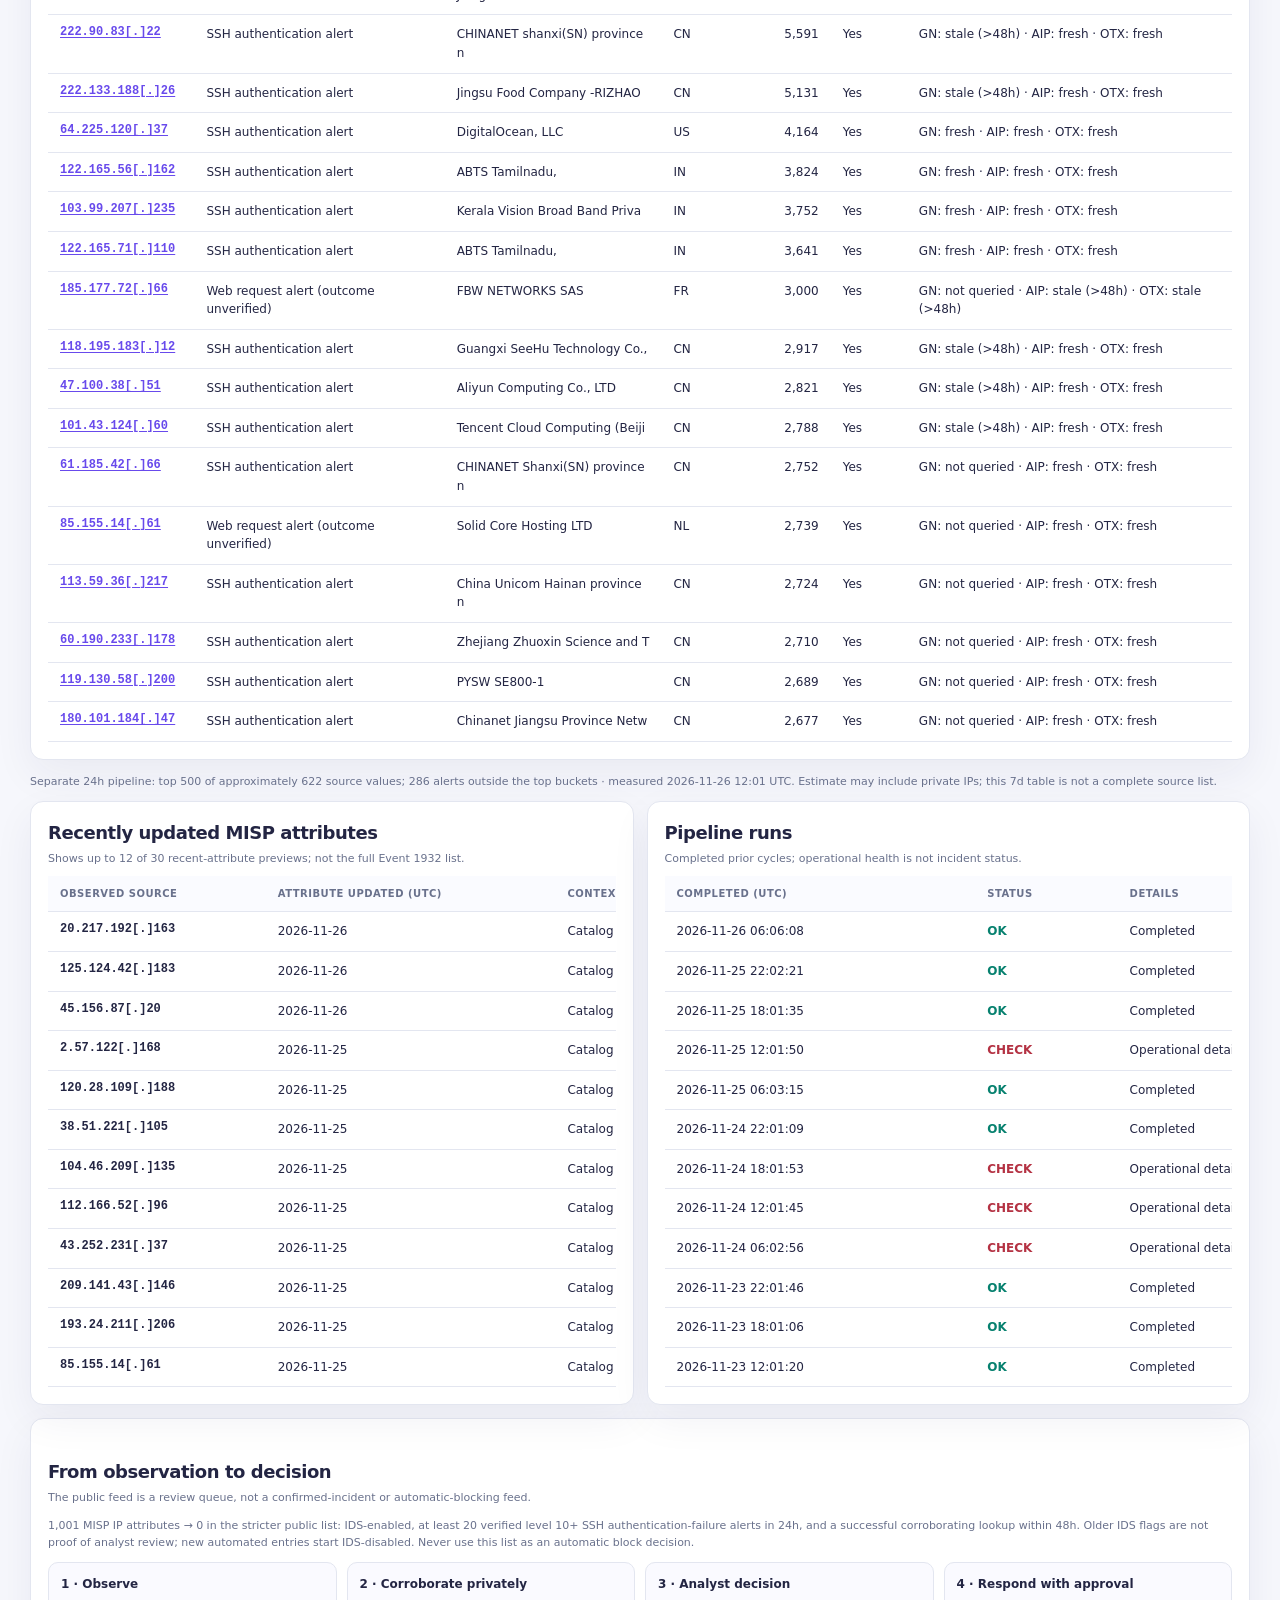
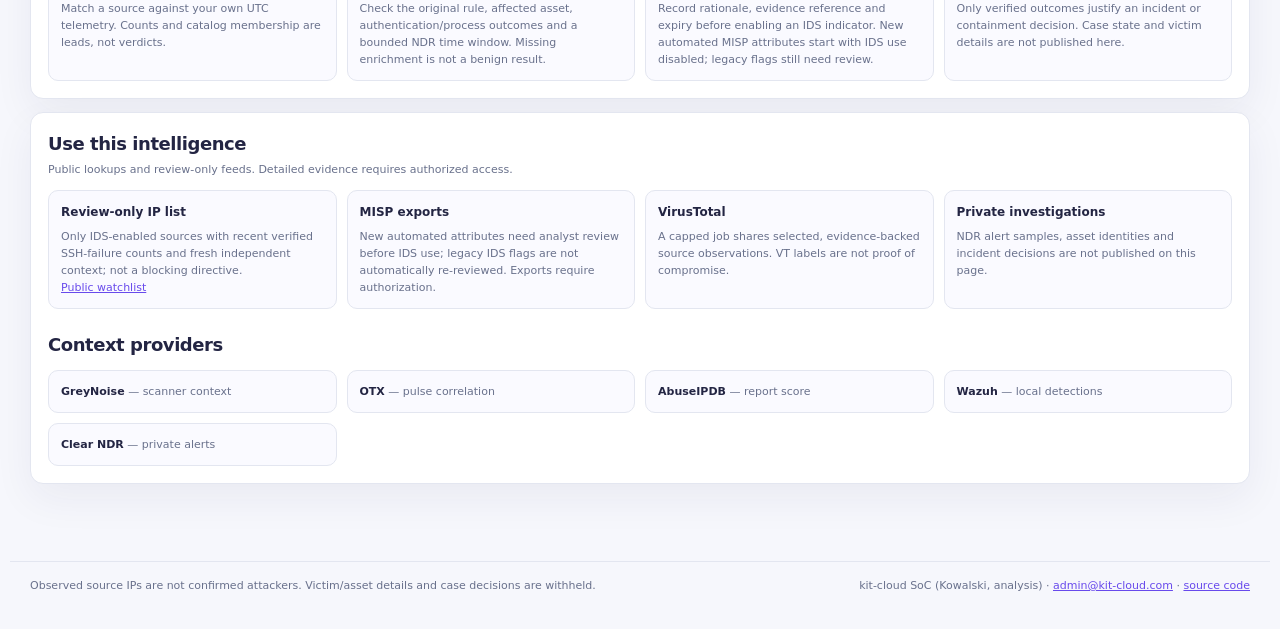
==== commit 55618ea8: "Lead the country report with an animated aggregate pulse map" ====
--- a/docs/index.html
+++ b/docs/index.html
@@ -22,7 +22,7 @@
 <main id="main-content" class="container" tabindex="-1">
   <section class="hero" aria-label="Purpose"><div class="tag">Evidence before escalation</div><h2>Observed sources. Transparent context.</h2><p>Hunt where these source IPs appear in your own telemetry. Wazuh alerts, reputation and catalog membership guide investigation; none independently establishes exploitation or compromise.</p><div class="guard">Batch snapshot · no confirmed-incident count · never an automatic blocking recommendation</div></section>
   <section id="snapshot-note" class="panel readout" role="status" aria-label="Snapshot interpretation" aria-live="polite">Checking the published snapshot and last pipeline attempt…</section>
-  <nav aria-label="Page sections"><a href="#overview">Overview</a><a href="activity.html">Real activity heatmap</a><a href="#changes">Batch changes</a><a href="flow.html">Observed source countries</a><a href="#sources">Sources</a><a href="#recent">MISP preview</a><a href="#method">Review steps</a><a href="#integrations">Use the data</a></nav>
+  <nav aria-label="Page sections"><a href="#overview">Overview</a><a href="activity.html">Real activity heatmap</a><a href="#changes">Batch changes</a><a href="flow.html#pulse-map">Country pulse map</a><a href="#sources">Sources</a><a href="#recent">MISP preview</a><a href="#method">Review steps</a><a href="#integrations">Use the data</a></nav>
   <section id="overview"><div class="section-head"><div><h2>At a glance</h2><p>UTC batch metrics; the most recent completed run may be the preceding scheduled cycle.</p></div></div><div class="kpis" id="kpis"></div><div class="panel"><div class="section-head" style="margin:0 0 10px"><div><h2>Alert volume · last 7 days</h2><p>Exact Wazuh Indexer count; daily buckets from the same query (first/last calendar days may be partial).</p></div></div><div id="days" class="bars" aria-label="Daily alert volumes"></div><div id="day-values" class="daily-values" aria-label="Daily UTC alert counts"></div><p id="agent-privacy" class="minor">Per-agent totals are private.</p></div></section>
   <section id="changes" class="panel" aria-labelledby="changes-title">
     <div class="section-head"><div><h2 id="changes-title">Batch changes</h2><p>Changes between two published snapshots, not newly confirmed incidents. The seven-day windows overlap; heartbeat-only updates do not advance the comparison.</p></div></div>
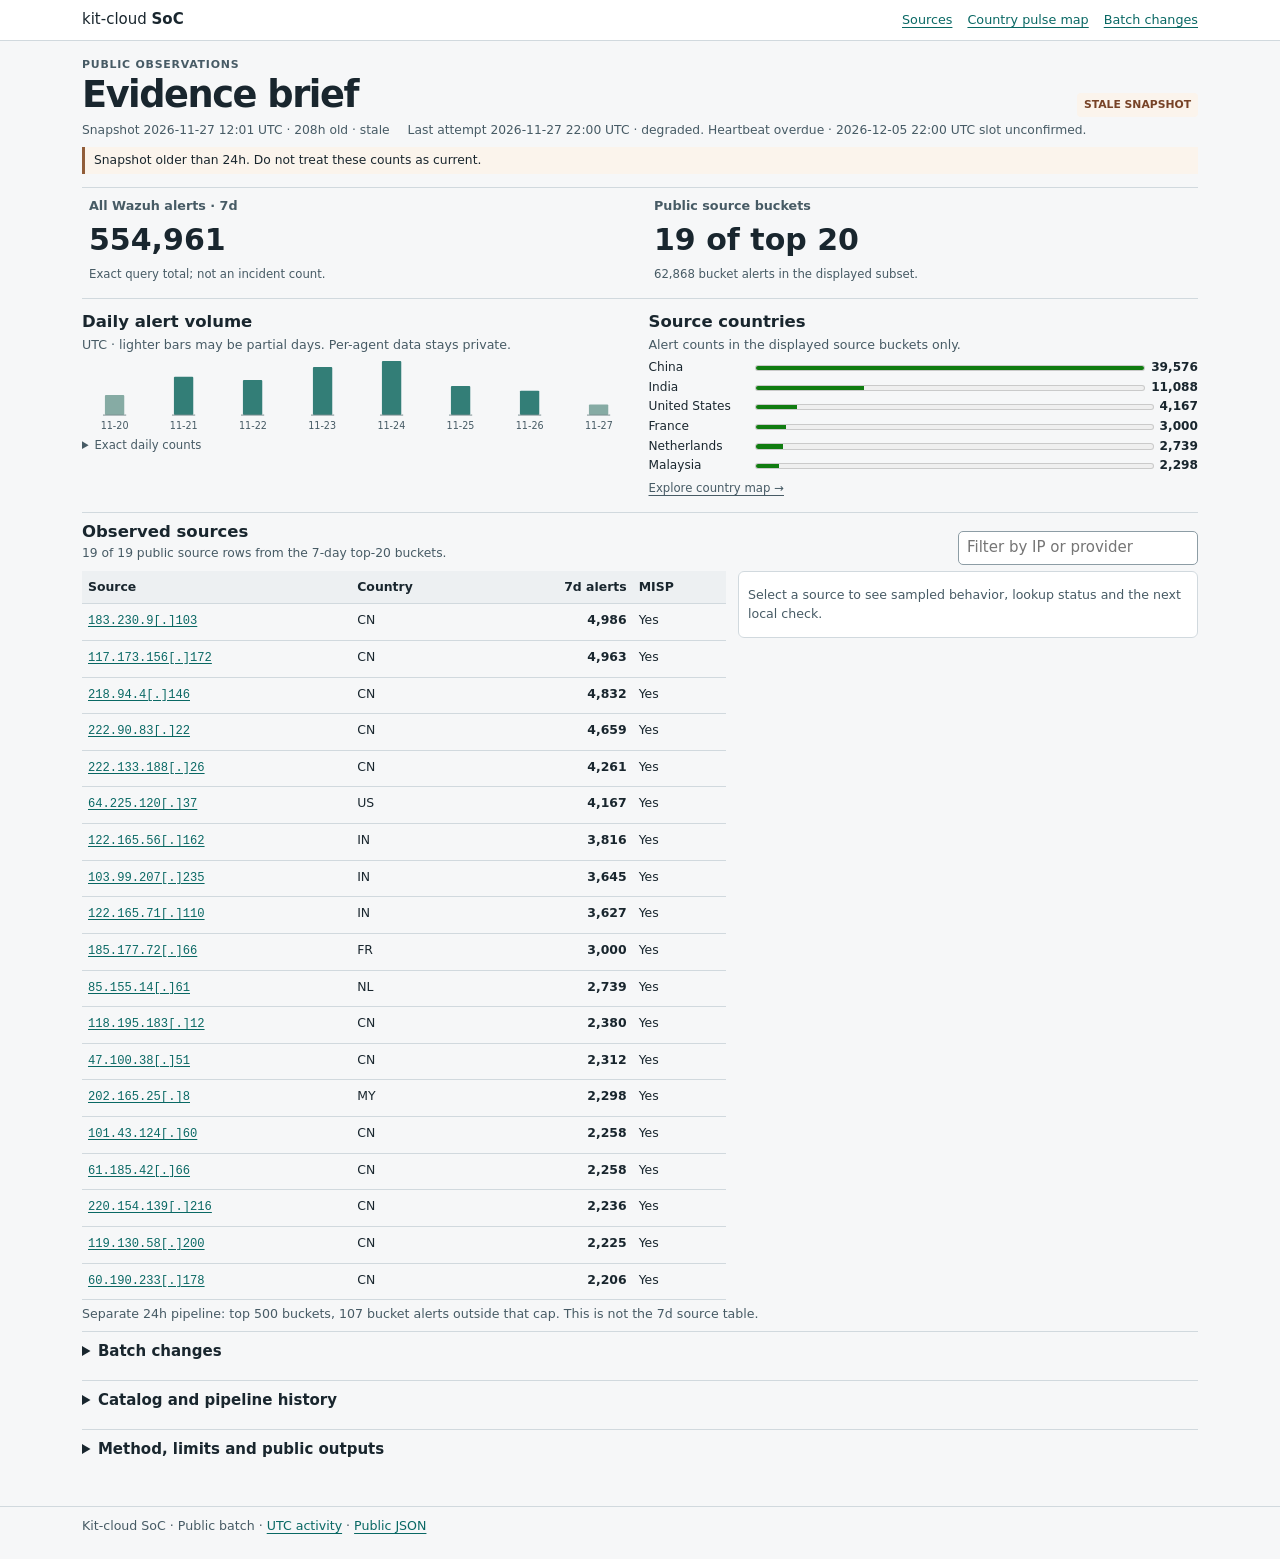
==== commit 348fc18e: "Replace the landing page with a compact evidence brief" ====
--- a/docs/index.html
+++ b/docs/index.html
@@ -1,39 +1,42 @@
 <!doctype html>
 <html lang="en">
 <head>
-<meta charset="utf-8">
-<meta name="viewport" content="width=device-width, initial-scale=1">
-<meta name="referrer" content="no-referrer">
-<meta http-equiv="Content-Security-Policy" content="default-src 'none'; script-src 'self'; style-src 'unsafe-inline'; connect-src 'self'; img-src 'self' data:; base-uri 'none'; form-action 'none'">
-<title>kit-cloud SoC | Observed Sources</title>
-<style>
-:root{color-scheme:light;--bg:#f6f7fc;--ink:#232543;--muted:#69718c;--line:#e3e6f0;--panel:#fff;--purple:#684aec;--lav:#f1efff;--green:#07816f;--red:#b43243;--shadow:0 15px 40px rgba(37,33,88,.06)}
-*{box-sizing:border-box}body{margin:0;background:var(--bg);color:var(--ink);font:14px/1.55 Inter,ui-sans-serif,system-ui,-apple-system,"Segoe UI",sans-serif}a{color:var(--purple)}a:hover{text-decoration:underline}button,input{font:inherit}header{background:#191b36;color:#fff;padding:18px max(20px,calc((100vw - 1220px)/2));display:flex;align-items:center;justify-content:space-between;gap:20px;flex-wrap:wrap}.skip-link{position:absolute;left:16px;top:-70px;z-index:10;background:white;color:var(--ink);padding:9px 13px;border:2px solid var(--purple);border-radius:8px}.skip-link:focus{top:12px}.brand{display:flex;align-items:center;gap:13px}.logo{width:39px;height:39px;border-radius:11px;display:grid;place-items:center;background:linear-gradient(140deg,#a591ff,#624af1);font-weight:800;color:#131831}.brand h1{font-size:16px;letter-spacing:-.025em;margin:0}.brand small{color:#b8bfd8;display:block;font-size:11px}header .meta{text-align:right;font-size:11px;color:#d8d9ec}header .meta div+div{margin-top:3px}.pill{background:#183d38;color:#90f3da;border-radius:99px;padding:5px 9px;font-size:10px;margin-left:6px;font-weight:780}.pill.bad{background:#642432;color:#fff}.container{max-width:1260px;margin:auto;padding:23px 20px 64px}.hero{background:linear-gradient(125deg,#303066,#5c49ae 66%,#7764cc);color:white;padding:28px 32px;border-radius:18px;box-shadow:var(--shadow)}.hero .tag{font-size:10px;font-weight:790;letter-spacing:.16em;color:#d9d4ff;text-transform:uppercase}.hero h2{margin:7px 0;font-size:clamp(24px,3vw,34px);letter-spacing:-.04em;line-height:1.17}.hero p{max-width:760px;color:#e4e1f8;margin:8px 0 0}.hero .guard{display:inline-block;margin-top:17px;font-size:11px;border:1px solid #ffffff57;background:#ffffff18;border-radius:7px;padding:6px 10px}.readout{padding:12px 17px;margin:13px 0;border-left:4px solid var(--green);font-size:12px}.readout.warn{border-left-color:var(--red);background:#fff8f9}nav{display:flex;flex-wrap:wrap;gap:15px;margin:21px 0;font-size:12px;font-weight:720}nav a{text-decoration:none;color:#6053ab}nav a:focus-visible,.search:focus-visible,.ip-action:focus-visible{outline:2px solid var(--purple);outline-offset:2px}.section-head{display:flex;justify-content:space-between;align-items:end;gap:12px;margin:22px 0 11px;flex-wrap:wrap}.section-head h2{font-size:18px;letter-spacing:-.025em;margin:0}.section-head p{font-size:11px;color:var(--muted);margin:3px 0 0}.kpis{display:grid;grid-template-columns:repeat(4,1fr);gap:12px;margin-bottom:15px}.card,.panel{background:var(--panel);border:1px solid var(--line);border-radius:13px;box-shadow:var(--shadow)}.card{padding:16px}.card h2{font-size:10px;color:var(--muted);letter-spacing:.07em;text-transform:uppercase;margin:0 0 6px}.big{font-size:26px;font-weight:780;letter-spacing:-.04em}.ksub{font-size:11px;color:var(--muted);margin-top:4px}.panel{padding:17px;margin-bottom:13px}.bars{display:flex;align-items:flex-end;gap:4px;height:112px;padding:3px 3px 20px}.daily-values{display:flex;gap:7px;flex-wrap:wrap;margin:8px 0}.day-value{font-size:10px;padding:3px 6px;background:#f1efff;border-radius:5px;color:var(--ink)}.bar{position:relative;flex:1;min-height:3px;border-radius:5px 5px 0 0;background:linear-gradient(180deg,#aa93fa,#6551de)}.bar span{position:absolute;bottom:-18px;left:50%;transform:translateX(-50%);color:var(--muted);font-size:9px;white-space:nowrap}.minor,.dim{color:var(--muted);font-size:11px}.controls{display:flex;align-items:center;gap:12px;justify-content:space-between;flex-wrap:wrap;margin:0 0 12px}.search{padding:8px 11px;border:1px solid var(--line);border-radius:9px;width:min(240px,100%);outline:0;color:var(--ink)}.scroll{overflow-x:auto}table{border-collapse:collapse;width:100%;font-size:12px;text-align:left;min-width:850px}th,td{padding:10px 12px;border-bottom:1px solid var(--line);vertical-align:top}th{text-transform:uppercase;font-size:10px;color:var(--muted);letter-spacing:.05em;background:#fafbff;font-weight:760}.ip-action{border:0;background:transparent;color:var(--purple);text-decoration:underline;text-underline-offset:2px;cursor:pointer;padding:0;text-align:left}.ip-action:hover{text-decoration-thickness:2px}tr:hover{background:#faf9ff}.num{text-align:right;font-variant-numeric:tabular-nums}.mono{font:600 12px ui-monospace,SFMono-Regular,Menlo,Consolas,monospace}.wrap{max-width:340px;white-space:normal;overflow-wrap:anywhere}.ok{color:var(--green);font-weight:700}.bad{color:var(--red);font-weight:700}.grid{display:grid;grid-template-columns:1fr 1fr;gap:13px}.grid .panel{min-width:0}.ioc-detail{border-left:4px solid var(--purple);background:#fcfbff}.ioc-detail[hidden]{display:none}.ioc-detail h2{margin:0 0 10px;font-size:16px}.ioc-detail p{margin:7px 0;font-size:12px}.ioc-detail ul{margin:8px 0;padding-left:21px;font-size:12px}.ioc-detail li{margin:4px 0}.refs{display:flex;gap:10px;flex-wrap:wrap;align-items:center;margin-top:12px;font-size:11px}.feeds,.srcs{display:grid;grid-template-columns:repeat(4,1fr);gap:10px}.feed,.src{background:#fafaff;border:1px solid var(--line);border-radius:10px;padding:12px;font-size:11px}.feed h3{margin:0 0 6px;font-size:12px}.feed p{margin:0;color:var(--muted)}.src{color:var(--muted)}.src b{color:var(--ink)}footer{max-width:1260px;margin:auto;padding:15px 20px 35px;border-top:1px solid var(--line);color:var(--muted);font-size:11px;display:flex;justify-content:space-between;gap:15px;flex-wrap:wrap}
-@media(max-width:1000px){.kpis,.feeds{grid-template-columns:repeat(2,1fr)}.srcs{grid-template-columns:repeat(3,1fr)}}.scroll-hint{display:none}@media(max-width:670px){.scroll-hint{display:block}.container{padding:16px 12px 40px}.hero{padding:23px}.grid{grid-template-columns:1fr}.kpis,.feeds,.srcs{grid-template-columns:repeat(2,1fr)}header{padding:15px}.bar span{font-size:8px}.card{padding:12px}}@media(max-width:400px){.kpis,.feeds,.srcs{grid-template-columns:1fr}.hero h2{font-size:24px}}
-.diff-tree details{border:1px solid var(--line);border-radius:9px;padding:8px 12px;margin-top:7px;background:#fafaff}.diff-tree summary{cursor:pointer;font-weight:700;padding:4px 0}.diff-tree summary:focus-visible,.refs a:focus-visible{outline:2px solid var(--purple);outline-offset:2px}.diff-tree ul{padding-inline-start:22px;margin:6px 0}.diff-tree li{padding:2px 0}.refs a{display:inline-block;padding:3px 7px}
-</style>
-<script src="tree.js" defer></script>
-<script src="app.js" defer></script>
+  <meta charset="utf-8"><meta name="viewport" content="width=device-width, initial-scale=1">
+  <meta name="referrer" content="no-referrer">
+  <meta http-equiv="Content-Security-Policy" content="default-src 'none'; script-src 'self'; style-src 'self'; connect-src 'self'; img-src 'self'; base-uri 'none'; form-action 'none'">
+  <title>Evidence Brief · kit-cloud SoC</title>
+  <link rel="stylesheet" href="design.css"><link rel="stylesheet" href="brief.css">
+  <script src="public-view.js" defer></script><script src="tree.js" defer></script><script src="app.js" defer></script>
 </head>
 <body>
-<noscript><p class="container">This review-only page needs JavaScript to load its public snapshot. <a href="data.json">View the public JSON</a>.</p></noscript>
-<a class="skip-link" href="#main-content">Skip to content</a>
-<header><div class="brand"><div class="logo">kC</div><div><h1>kit-cloud SoC <span id="status-pill" class="pill">LOADING</span></h1><small>Public, review-only source intelligence</small></div></div><div class="meta"><div id="gen">Loading public snapshot…</div><div id="agents">Asset-level evidence stays private.</div></div></header>
-<main id="main-content" class="container" tabindex="-1">
-  <section class="hero" aria-label="Purpose"><div class="tag">Evidence before escalation</div><h2>Observed sources. Transparent context.</h2><p>Hunt where these source IPs appear in your own telemetry. Wazuh alerts, reputation and catalog membership guide investigation; none independently establishes exploitation or compromise.</p><div class="guard">Batch snapshot · no confirmed-incident count · never an automatic blocking recommendation</div></section>
-  <section id="snapshot-note" class="panel readout" role="status" aria-label="Snapshot interpretation" aria-live="polite">Checking the published snapshot and last pipeline attempt…</section>
-  <nav aria-label="Page sections"><a href="#overview">Overview</a><a href="activity.html">Real activity heatmap</a><a href="#changes">Batch changes</a><a href="flow.html#pulse-map">Country pulse map</a><a href="#sources">Sources</a><a href="#recent">MISP preview</a><a href="#method">Review steps</a><a href="#integrations">Use the data</a></nav>
-  <section id="overview"><div class="section-head"><div><h2>At a glance</h2><p>UTC batch metrics; the most recent completed run may be the preceding scheduled cycle.</p></div></div><div class="kpis" id="kpis"></div><div class="panel"><div class="section-head" style="margin:0 0 10px"><div><h2>Alert volume · last 7 days</h2><p>Exact Wazuh Indexer count; daily buckets from the same query (first/last calendar days may be partial).</p></div></div><div id="days" class="bars" aria-label="Daily alert volumes"></div><div id="day-values" class="daily-values" aria-label="Daily UTC alert counts"></div><p id="agent-privacy" class="minor">Per-agent totals are private.</p></div></section>
-  <section id="changes" class="panel" aria-labelledby="changes-title">
-    <div class="section-head"><div><h2 id="changes-title">Batch changes</h2><p>Changes between two published snapshots, not newly confirmed incidents. The seven-day windows overlap; heartbeat-only updates do not advance the comparison.</p></div></div>
-    <p class="minor" role="status">Comparison not yet verified.</p>
-    <div class="diff-tree"></div>
-  </section>
-  <section id="sources"><div class="section-head"><div><h2>Top observed source IPs</h2><p id="source-scope" aria-live="polite">Full MISP membership will be checked when data loads.</p></div><input id="source-filter" class="search" type="search" placeholder="Filter IP or provider" aria-label="Filter source IPs"></div><div class="panel scroll"><table id="src" aria-label="Top source IPs"><tbody><tr><td>Loading sources…</td></tr></tbody></table></div><p class="minor scroll-hint">On small screens, scroll horizontally to read every column.</p><p id="pipeline-coverage" class="minor">Checking the separate 24-hour pipeline source limit…</p><div id="ioc-detail" class="panel ioc-detail" role="region" aria-label="Selected source details" aria-live="polite" hidden></div></section>
-  <div class="grid"><section id="recent" class="panel"><div class="section-head" style="margin:0 0 9px"><div><h2>Recently updated MISP attributes</h2><p>Shows up to 12 of 30 recent-attribute previews; not the full Event 1932 list.</p></div></div><div class="scroll"><table id="misp" aria-label="Recent MISP attributes"></table></div></section><section class="panel"><div class="section-head" style="margin:0 0 9px"><div><h2>Pipeline runs</h2><p>Completed prior cycles; operational health is not incident status.</p></div></div><div class="scroll"><table id="runs" aria-label="Recent pipeline runs"></table></div></section></div>
-  <section id="method" class="panel"><div class="section-head"><div><h2>From observation to decision</h2><p>The public feed is a review queue, not a confirmed-incident or automatic-blocking feed.</p></div></div><p id="selection-explain" class="minor">Explaining why the public watchlist is smaller than MISP…</p><div class="feeds"><div class="feed"><h3>1 · Observe</h3><p>Match a source against your own UTC telemetry. Counts and catalog membership are leads, not verdicts.</p></div><div class="feed"><h3>2 · Corroborate privately</h3><p>Check the original rule, affected asset, authentication/process outcomes and a bounded NDR time window. Missing enrichment is not a benign result.</p></div><div class="feed"><h3>3 · Analyst decision</h3><p>Record rationale, evidence reference and expiry before enabling an IDS indicator. New automated MISP attributes start with IDS use disabled; legacy flags still need review.</p></div><div class="feed"><h3>4 · Respond with approval</h3><p>Only verified outcomes justify an incident or containment decision. Case state and victim details are not published here.</p></div></div></section>
-  <section id="integrations" class="panel"><div class="section-head" style="margin:0 0 12px"><div><h2>Use this intelligence</h2><p>Public lookups and review-only feeds. Detailed evidence requires authorized access.</p></div></div><div id="feeds" class="feeds"></div><div class="section-head"><h2>Context providers</h2></div><div id="srcs" class="srcs"></div></section>
-</main>
-<footer><span>Observed source IPs are not confirmed attackers. Victim/asset details and case decisions are withheld.</span><span>kit-cloud SoC (Kowalski, analysis) · <a href="mailto:admin@kit-cloud.com">admin@kit-cloud.com</a> · <a href="https://github.com/M0dred/kit-cloud-soc">source code</a></span></footer>
+  <a class="skip-link" href="#main-content">Skip to content</a>
+  <header class="masthead"><a href="./" aria-label="kit-cloud SoC home">kit-cloud <b>SoC</b></a><nav aria-label="Views"><a href="#sources">Sources</a><a href="flow.html#pulse-map">Country pulse map</a><a href="#changes">Batch changes</a></nav></header>
+  <main id="main-content" class="container" tabindex="-1">
+    <div class="brief-title"><div><p class="eyebrow">Public observations</p><h1>Evidence brief</h1></div><span id="status-pill" class="pill">READING SNAPSHOT</span></div>
+    <div class="data-times"><span id="gen">Snapshot time pending</span><span id="agents">Last attempt pending</span></div>
+    <p id="snapshot-note" class="readout" role="status" aria-label="Snapshot interpretation">Checking the published batch.</p>
+    <noscript><p>JavaScript is required for the interactive brief. <a href="data.json">Public JSON</a>.</p></noscript>
+    <section id="overview" aria-label="Batch in numbers">
+      <div class="kpis" id="kpis"></div>
+      <div class="charts">
+        <section aria-labelledby="trend-title"><h2 id="trend-title">Daily alert volume</h2><p class="minor" id="agent-privacy">UTC · first and last dates may be partial.</p><div id="days" class="bars" aria-label="Daily alert volumes"></div><details class="daily-table"><summary>Exact daily counts</summary><div id="day-values" class="daily-values" aria-label="Daily UTC alert counts"></div></details></section>
+        <section aria-labelledby="rank-title"><h2 id="rank-title">Source countries</h2><p class="minor">Alert counts in the displayed source buckets only.</p><div id="brief-ranking"></div><a class="quiet-link" href="flow.html#pulse-map">Explore country map →</a></section>
+      </div>
+    </section>
+    <section id="sources" aria-labelledby="sources-title">
+      <div class="section-head"><div><h2 id="sources-title">Observed sources</h2><p id="source-scope" aria-live="polite">Waiting for published source buckets.</p></div><input id="source-filter" class="search" type="search" placeholder="Filter by IP or provider" aria-label="Filter source IPs"></div>
+      <div class="workbench">
+        <div><table id="src" aria-label="Top public source buckets"><tbody><tr><td>Loading sources…</td></tr></tbody></table></div>
+        <aside id="detail-dock" aria-label="Source evidence"><p id="detail-empty" class="minor">Select a source to see sampled behavior, lookup status and the next local check.</p><div id="ioc-detail" class="ioc-detail" role="region" aria-label="Selected source details" tabindex="-1" hidden></div></aside>
+      </div>
+      <p id="pipeline-coverage" class="minor"></p>
+    </section>
+    <details id="changes" class="drawer" aria-labelledby="changes-title"><summary id="changes-title">Batch changes</summary><p class="minor">Two published batches; the seven-day windows overlap. Heartbeat-only updates do not advance the comparison.</p><p class="minor" role="status">Comparison not yet verified.</p><div class="diff-tree"></div></details>
+    <details id="recent" class="drawer"><summary>Catalog and pipeline history</summary>
+      <p id="catalog-metrics" class="minor"></p><div class="grid"><section><h2>Recent MISP attribute updates</h2><table id="misp" aria-label="Recent MISP attributes"></table></section><section><h2>Prior completed runs</h2><table id="runs" aria-label="Recent pipeline runs"></table></section></div>
+    </details>
+    <details id="method" class="drawer"><summary>Method, limits and public outputs</summary><p>Use this batch for review, not as an incident count or blocking directive. Verify affected asset and outcome in local telemetry before taking action.</p><p id="selection-explain" class="minor"></p><section id="integrations"><h2>Evidence and lookups</h2><div id="feeds" class="feeds"></div><div id="srcs" class="srcs"></div></section></details>
+  </main>
+  <footer>Kit-cloud SoC · Public batch · <a href="activity.html">UTC activity</a> · <a href="data.json">Public JSON</a></footer>
 </body>
 </html>
--- a/docs/design.css
+++ b/docs/design.css
@@ -0,0 +1,2 @@
+:root{color-scheme:light;--page:#f6f7f8;--panel:#fff;--border:#d1d9de;--text:#19262e;--muted:#475b65;--cyan:#096864;--ink:#19262e;--accent:#096864;--accent-pale:#ecf5f3;--warning:#774327;--warning-pale:#fbf4ec;--map-ink:#0c1627;font:15px/1.45 system-ui,sans-serif}
+*{box-sizing:border-box}[hidden]{display:none!important}body{margin:0;background:var(--page);color:var(--text)}a{color:var(--accent);text-underline-offset:3px}a:hover{text-decoration-thickness:2px}button,input,select,summary{font:inherit;color:inherit}button,summary{cursor:pointer}button{background:var(--panel);border:1px solid var(--border);border-radius:5px;padding:5px 9px}button[aria-pressed=true],button[aria-expanded=true]{background:var(--accent-pale);border-color:var(--accent)}button:disabled{cursor:default;opacity:.6}:focus-visible{outline:2px solid var(--accent);outline-offset:3px}p{margin:5px 0}h1,h2,h3{line-height:1.2;margin:0}h2{font-size:1.1rem;margin-bottom:4px}h3{font-size:1rem;margin-bottom:4px}.minor,.note{font-size:.84rem;color:var(--muted)}.skip,.skip-link{position:absolute;left:10px;top:-200px;padding:8px 13px;background:var(--panel);z-index:5}.skip:focus,.skip-link:focus{top:8px}.container{max-width:1170px;margin:auto;padding:16px clamp(13px,3vw,27px) 36px}footer{color:var(--muted);border-top:1px solid var(--border);font-size:.84rem}.masthead{display:flex;justify-content:space-between;align-items:center;flex-wrap:wrap;gap:7px 20px;padding:9px max(13px,calc((100vw - 1116px)/2));border-bottom:1px solid var(--border);background:var(--panel)}.masthead>a{text-decoration:none;color:var(--text)}.masthead nav{display:flex;flex-wrap:wrap;gap:5px 15px;font-size:.85rem}.panel{background:var(--panel);border:1px solid var(--border);border-radius:7px;padding:clamp(12px,2vw,17px);min-width:0}.note{max-width:84ch}:where(.grid,.layout)>*{min-width:0}
--- a/docs/brief.css
+++ b/docs/brief.css
@@ -0,0 +1,2 @@
+.brief-title{display:flex;justify-content:space-between;align-items:end;flex-wrap:wrap;gap:5px;margin-bottom:5px}.brief-title h1{font-size:clamp(1.65rem,4vw,2.45rem);font-weight:740;letter-spacing:-.04em}.eyebrow{margin:0;color:var(--muted);font-size:.73rem;font-weight:700;letter-spacing:.07em;text-transform:uppercase}.pill{background:var(--accent-pale);color:var(--accent);font-size:.72rem;font-weight:750;padding:4px 7px;border-radius:4px}.pill.bad{background:var(--warning-pale);color:var(--warning)}.data-times{display:flex;gap:3px 18px;flex-wrap:wrap;font-size:.82rem;color:var(--muted);font-variant-numeric:tabular-nums}.readout{background:var(--accent-pale);border-left:3px solid var(--accent);padding:5px 9px;margin:7px 0 13px;font-size:.82rem}.readout.warn{background:var(--warning-pale);border-color:#915d39}.kpis,.charts,.grid{display:grid;grid-template-columns:repeat(2,minmax(0,1fr));gap:14px}.kpis{border-block:1px solid var(--border);padding:10px 0}.card{padding:0 7px}.card h2{font-size:.85rem;color:var(--muted);font-weight:600}.big{font-size:clamp(1.35rem,3vw,2rem);font-weight:750;font-variant-numeric:tabular-nums}.ksub{color:var(--muted);font-size:.78rem}.charts{padding:13px 0;gap:17px}.charts section{min-width:0}.charts .minor{margin-top:0}.bars{display:grid;grid-auto-flow:column;grid-auto-columns:minmax(0,1fr);gap:4px;margin:4px 0}.day-bin{display:grid;justify-items:center;gap:2px;min-width:0;font-size:.64rem;color:var(--muted);font-variant-numeric:tabular-nums}.day-bin svg{display:block;width:100%;height:58px}.day-bin rect{fill:#337e77}.day-bin.partial rect{fill:#86aba4}.day-bin line{stroke:#7b8c91;stroke-width:1}.day-bin .unknown{align-self:end;font-size:.64rem}.daily-table,.quiet-link{font-size:.78rem;color:var(--muted)}.daily-values{font-size:.78rem;display:flex;flex-wrap:wrap;gap:1px 9px}.rank-line{display:grid;grid-template-columns:minmax(0,100px) minmax(45px,1fr) auto;align-items:center;gap:6px;font-size:.81rem;margin:2px 0}.rank-line span:first-child{overflow-wrap:anywhere}.rank-line meter{width:100%;min-width:0;accent-color:var(--accent)}.rank-line strong{font-variant-numeric:tabular-nums}.section-head{display:flex;justify-content:space-between;align-items:flex-end;flex-wrap:wrap;gap:5px;margin-bottom:6px}.section-head p{margin:2px 0;font-size:.82rem;color:var(--muted)}section[id],details[id]{scroll-margin-top:12px}.search{border:1px solid #8d9da5;border-radius:5px;background:white;min-height:34px;padding:5px 8px;width:min(240px,100%)}.workbench{display:grid;grid-template-columns:minmax(0,1.4fr) minmax(0,1fr);gap:12px;align-items:start}.workbench>div,.workbench aside{min-width:0}.workbench aside{background:var(--panel);border:1px solid var(--border);border-radius:6px;padding:9px;position:sticky;top:9px}table{border-collapse:collapse;width:100%;table-layout:auto;font-size:.83rem;text-align:left}th,td{border-bottom:1px solid var(--border);padding:7px 6px;vertical-align:top;overflow-wrap:anywhere}th{font-weight:730;background:#edf0f2}.num{text-align:right;font-variant-numeric:tabular-nums;font-weight:680}.mono{font-family:ui-monospace,SFMono-Regular,Menlo,monospace;font-size:.81rem}.ip-action{border:0;border-radius:0;background:transparent;color:var(--accent);text-decoration:underline;text-underline-offset:2px;text-align:left;padding:2px 0}.ip-action[aria-expanded=true]{background:transparent;border:0;color:var(--text);text-decoration-thickness:2px}.ioc-detail{font-size:.86rem;background:var(--panel);padding:6px}.ioc-detail h2{font-size:1rem}.ioc-detail ul,.diff-tree ul{padding-inline-start:20px}.ioc-detail ul{margin:6px 0}.detail-ctrl{display:flex;justify-content:space-between;align-items:start;gap:5px}.detail-ctrl button{font-size:.76rem}.refs{display:flex;flex-wrap:wrap;gap:4px 10px;margin:6px 0;font-size:.8rem}.dim{color:var(--muted);font-size:.79rem}.detail-row>td{padding:2px 5px 7px;background:#fff}.detail-row .ioc-detail{border-inline-start:3px solid var(--accent);padding:8px}.drawer{border-top:1px solid var(--border);padding:9px 0;margin-top:8px}.drawer summary{font-weight:700}.diff-tree details{margin:4px 0;padding:4px 7px;border:1px solid var(--border);background:var(--panel);border-radius:5px}.diff-tree summary{font-size:.85rem}.grid{padding-top:8px}.feeds,.srcs{display:grid;gap:6px;margin:6px 0}.feed,.src{padding:5px 0;border-bottom:1px solid var(--border)}.feed h3{font-size:.89rem}.feed p,.src{font-size:.81rem;color:var(--muted)}.ok{color:var(--accent)}.bad{color:var(--warning)}footer{padding:10px max(13px,calc((100vw - 1116px)/2)) 24px}#sources{border-top:1px solid var(--border);padding-top:9px}
+@media(max-width:680px){.workbench,.grid{grid-template-columns:minmax(0,1fr)}.workbench aside{display:none}.charts{grid-template-columns:minmax(0,1fr);gap:9px}.chart section>h2{font-size:1rem}.rank-line:nth-child(n+4){display:none}.rank-line{margin:1px 0}.chart-compact{display:block}th,td{padding:6px 4px}#src .catalog-column{display:none}.masthead nav{gap:5px 10px}.brief-title{align-items:start}.bars svg{height:44px}.drawer[open] .grid{gap:13px}}
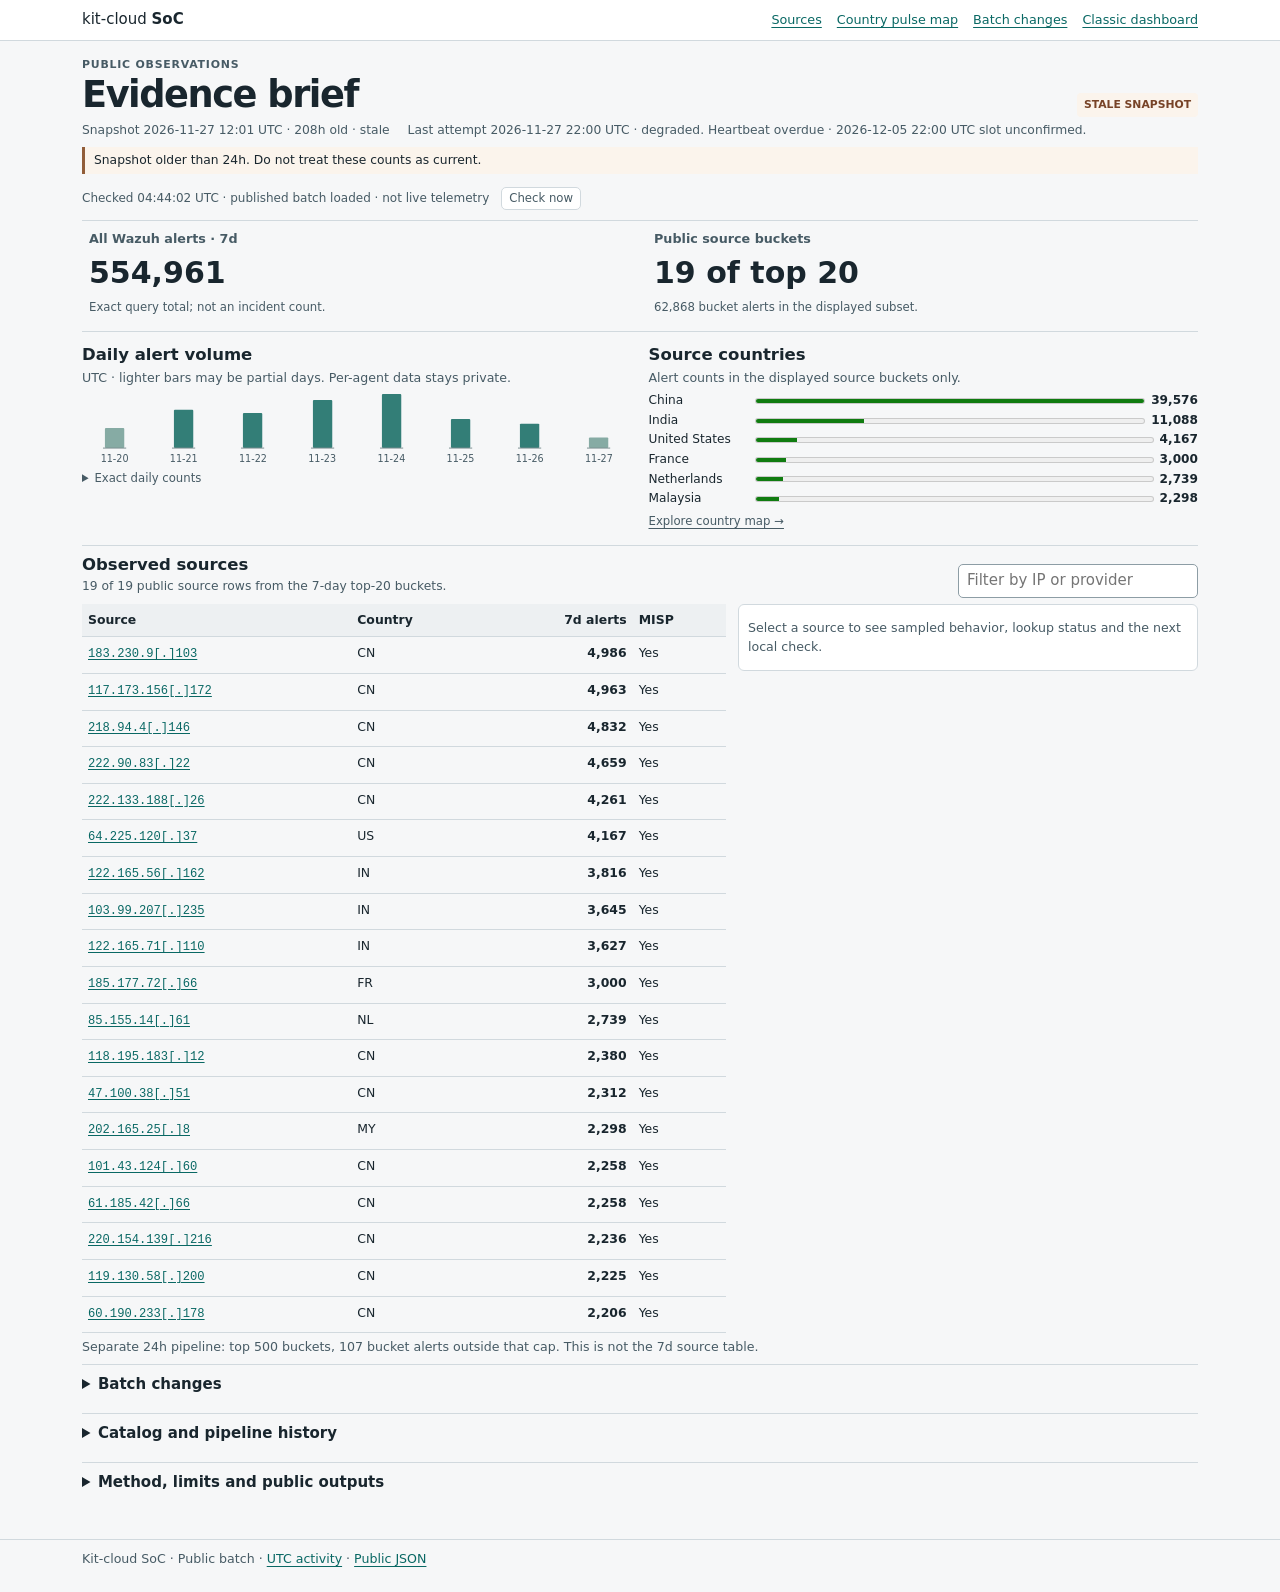
==== commit 0e239ce2: "Restore a classic dashboard view and refresh published evidence in place" ====
--- a/docs/index.html
+++ b/docs/index.html
@@ -6,15 +6,16 @@
   <meta http-equiv="Content-Security-Policy" content="default-src 'none'; script-src 'self'; style-src 'self'; connect-src 'self'; img-src 'self'; base-uri 'none'; form-action 'none'">
   <title>Evidence Brief · kit-cloud SoC</title>
   <link rel="stylesheet" href="design.css"><link rel="stylesheet" href="brief.css">
-  <script src="public-view.js" defer></script><script src="tree.js" defer></script><script src="app.js" defer></script>
+  <script src="public-view.js" defer></script><script src="published-refresh.js" defer></script><script src="tree.js" defer></script><script src="app.js" defer></script>
 </head>
 <body>
   <a class="skip-link" href="#main-content">Skip to content</a>
-  <header class="masthead"><a href="./" aria-label="kit-cloud SoC home">kit-cloud <b>SoC</b></a><nav aria-label="Views"><a href="#sources">Sources</a><a href="flow.html#pulse-map">Country pulse map</a><a href="#changes">Batch changes</a></nav></header>
+  <header class="masthead"><a href="./" aria-label="kit-cloud SoC home">kit-cloud <b>SoC</b></a><nav aria-label="Views"><a href="#sources">Sources</a><a href="flow.html#pulse-map">Country pulse map</a><a href="#changes">Batch changes</a><a href="classic.html">Classic dashboard</a></nav></header>
   <main id="main-content" class="container" tabindex="-1">
     <div class="brief-title"><div><p class="eyebrow">Public observations</p><h1>Evidence brief</h1></div><span id="status-pill" class="pill">READING SNAPSHOT</span></div>
     <div class="data-times"><span id="gen">Snapshot time pending</span><span id="agents">Last attempt pending</span></div>
     <p id="snapshot-note" class="readout" role="status" aria-label="Snapshot interpretation">Checking the published batch.</p>
+    <div class="refresh-line"><span id="refresh-status">Checking published files every minute while open; not live telemetry.</span><button type="button" id="refresh-now" aria-describedby="refresh-status">Check now</button></div>
     <noscript><p>JavaScript is required for the interactive brief. <a href="data.json">Public JSON</a>.</p></noscript>
     <section id="overview" aria-label="Batch in numbers">
       <div class="kpis" id="kpis"></div>
--- a/docs/design.css
+++ b/docs/design.css
@@ -1,2 +1,3 @@
 :root{color-scheme:light;--page:#f6f7f8;--panel:#fff;--border:#d1d9de;--text:#19262e;--muted:#475b65;--cyan:#096864;--ink:#19262e;--accent:#096864;--accent-pale:#ecf5f3;--warning:#774327;--warning-pale:#fbf4ec;--map-ink:#0c1627;font:15px/1.45 system-ui,sans-serif}
 *{box-sizing:border-box}[hidden]{display:none!important}body{margin:0;background:var(--page);color:var(--text)}a{color:var(--accent);text-underline-offset:3px}a:hover{text-decoration-thickness:2px}button,input,select,summary{font:inherit;color:inherit}button,summary{cursor:pointer}button{background:var(--panel);border:1px solid var(--border);border-radius:5px;padding:5px 9px}button[aria-pressed=true],button[aria-expanded=true]{background:var(--accent-pale);border-color:var(--accent)}button:disabled{cursor:default;opacity:.6}:focus-visible{outline:2px solid var(--accent);outline-offset:3px}p{margin:5px 0}h1,h2,h3{line-height:1.2;margin:0}h2{font-size:1.1rem;margin-bottom:4px}h3{font-size:1rem;margin-bottom:4px}.minor,.note{font-size:.84rem;color:var(--muted)}.skip,.skip-link{position:absolute;left:10px;top:-200px;padding:8px 13px;background:var(--panel);z-index:5}.skip:focus,.skip-link:focus{top:8px}.container{max-width:1170px;margin:auto;padding:16px clamp(13px,3vw,27px) 36px}footer{color:var(--muted);border-top:1px solid var(--border);font-size:.84rem}.masthead{display:flex;justify-content:space-between;align-items:center;flex-wrap:wrap;gap:7px 20px;padding:9px max(13px,calc((100vw - 1116px)/2));border-bottom:1px solid var(--border);background:var(--panel)}.masthead>a{text-decoration:none;color:var(--text)}.masthead nav{display:flex;flex-wrap:wrap;gap:5px 15px;font-size:.85rem}.panel{background:var(--panel);border:1px solid var(--border);border-radius:7px;padding:clamp(12px,2vw,17px);min-width:0}.note{max-width:84ch}:where(.grid,.layout)>*{min-width:0}
+.refresh-line{display:flex;align-items:center;gap:5px 12px;flex-wrap:wrap;margin:5px 0 10px;font-size:.8rem;color:var(--muted);font-variant-numeric:tabular-nums}.refresh-line button{padding:2px 7px;font-size:.78rem}
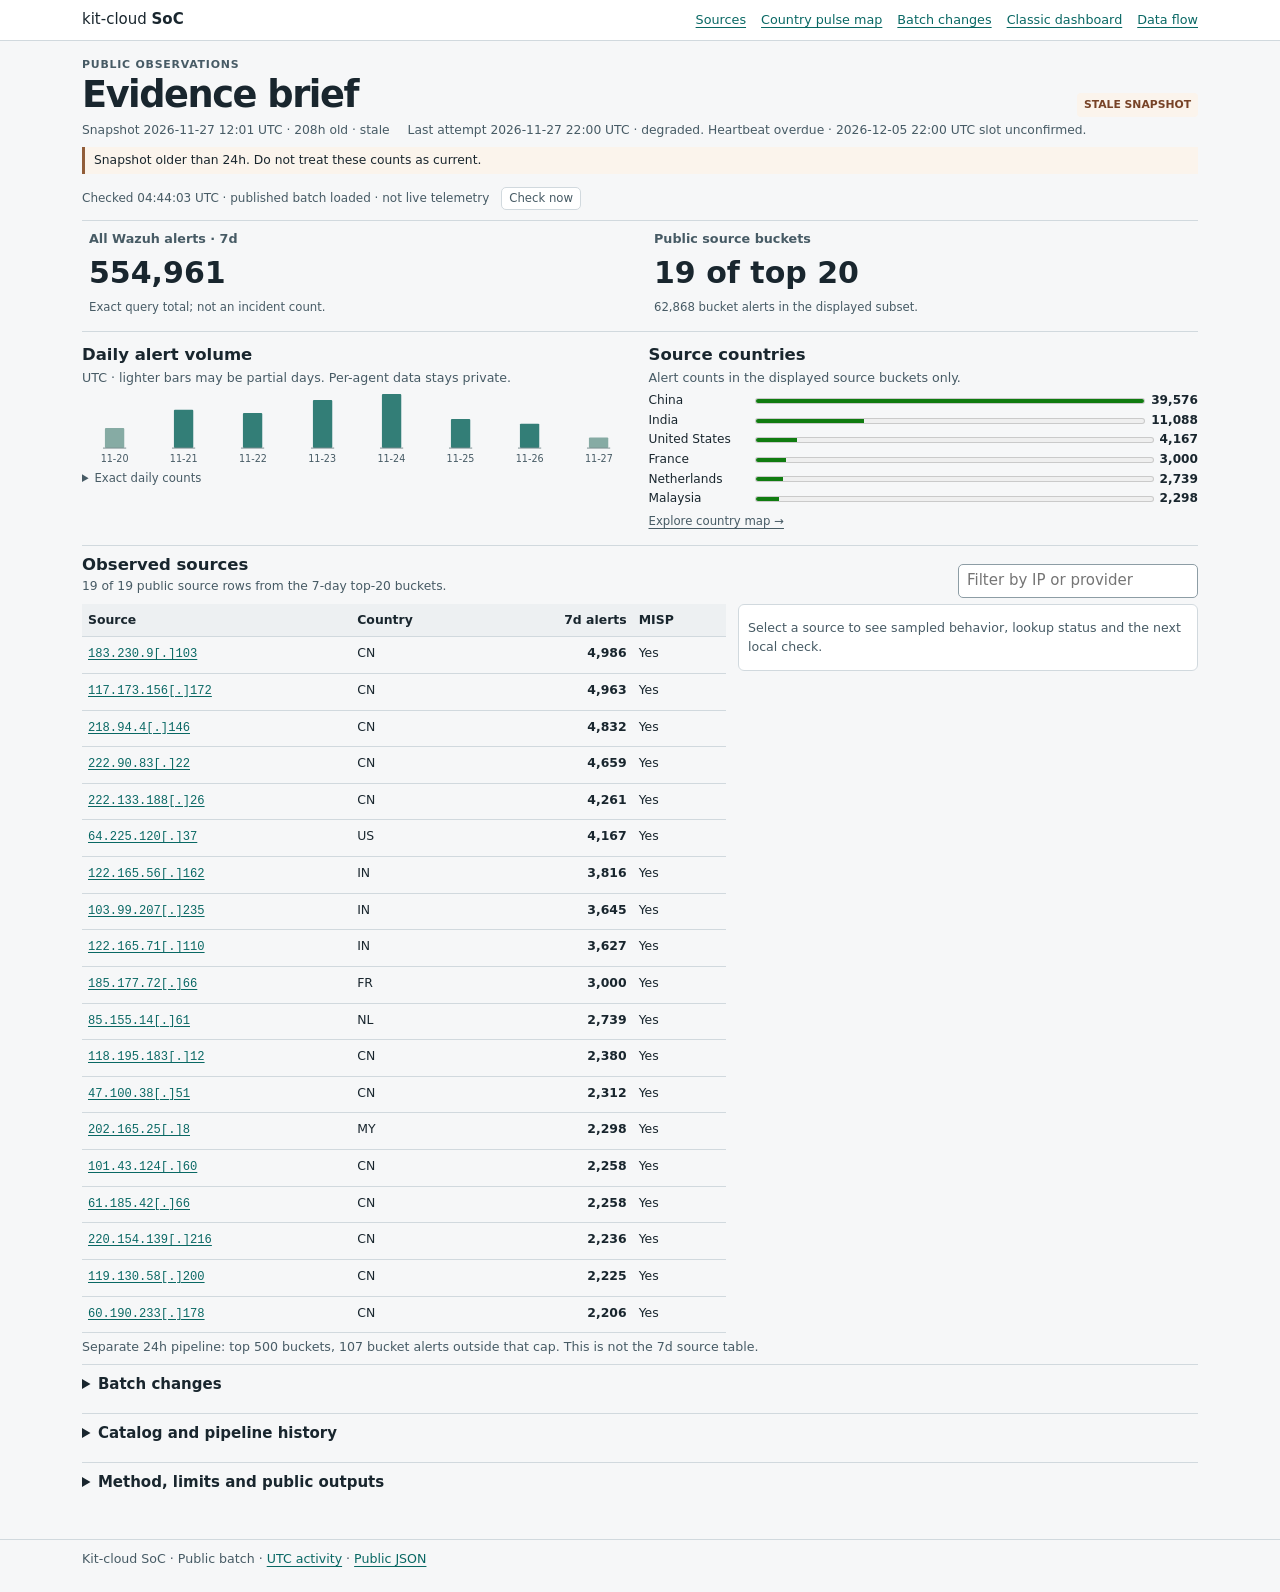
==== commit fbf12028: "Add an interactive SOC data flow graph" ====
--- a/docs/index.html
+++ b/docs/index.html
@@ -10,7 +10,7 @@
 </head>
 <body>
   <a class="skip-link" href="#main-content">Skip to content</a>
-  <header class="masthead"><a href="./" aria-label="kit-cloud SoC home">kit-cloud <b>SoC</b></a><nav aria-label="Views"><a href="#sources">Sources</a><a href="flow.html#pulse-map">Country pulse map</a><a href="#changes">Batch changes</a><a href="classic.html">Classic dashboard</a></nav></header>
+  <header class="masthead"><a href="./" aria-label="kit-cloud SoC home">kit-cloud <b>SoC</b></a><nav aria-label="Views"><a href="#sources">Sources</a><a href="flow.html#pulse-map">Country pulse map</a><a href="#changes">Batch changes</a><a href="classic.html">Classic dashboard</a><a href="data-flow.html">Data flow</a></nav></header>
   <main id="main-content" class="container" tabindex="-1">
     <div class="brief-title"><div><p class="eyebrow">Public observations</p><h1>Evidence brief</h1></div><span id="status-pill" class="pill">READING SNAPSHOT</span></div>
     <div class="data-times"><span id="gen">Snapshot time pending</span><span id="agents">Last attempt pending</span></div>
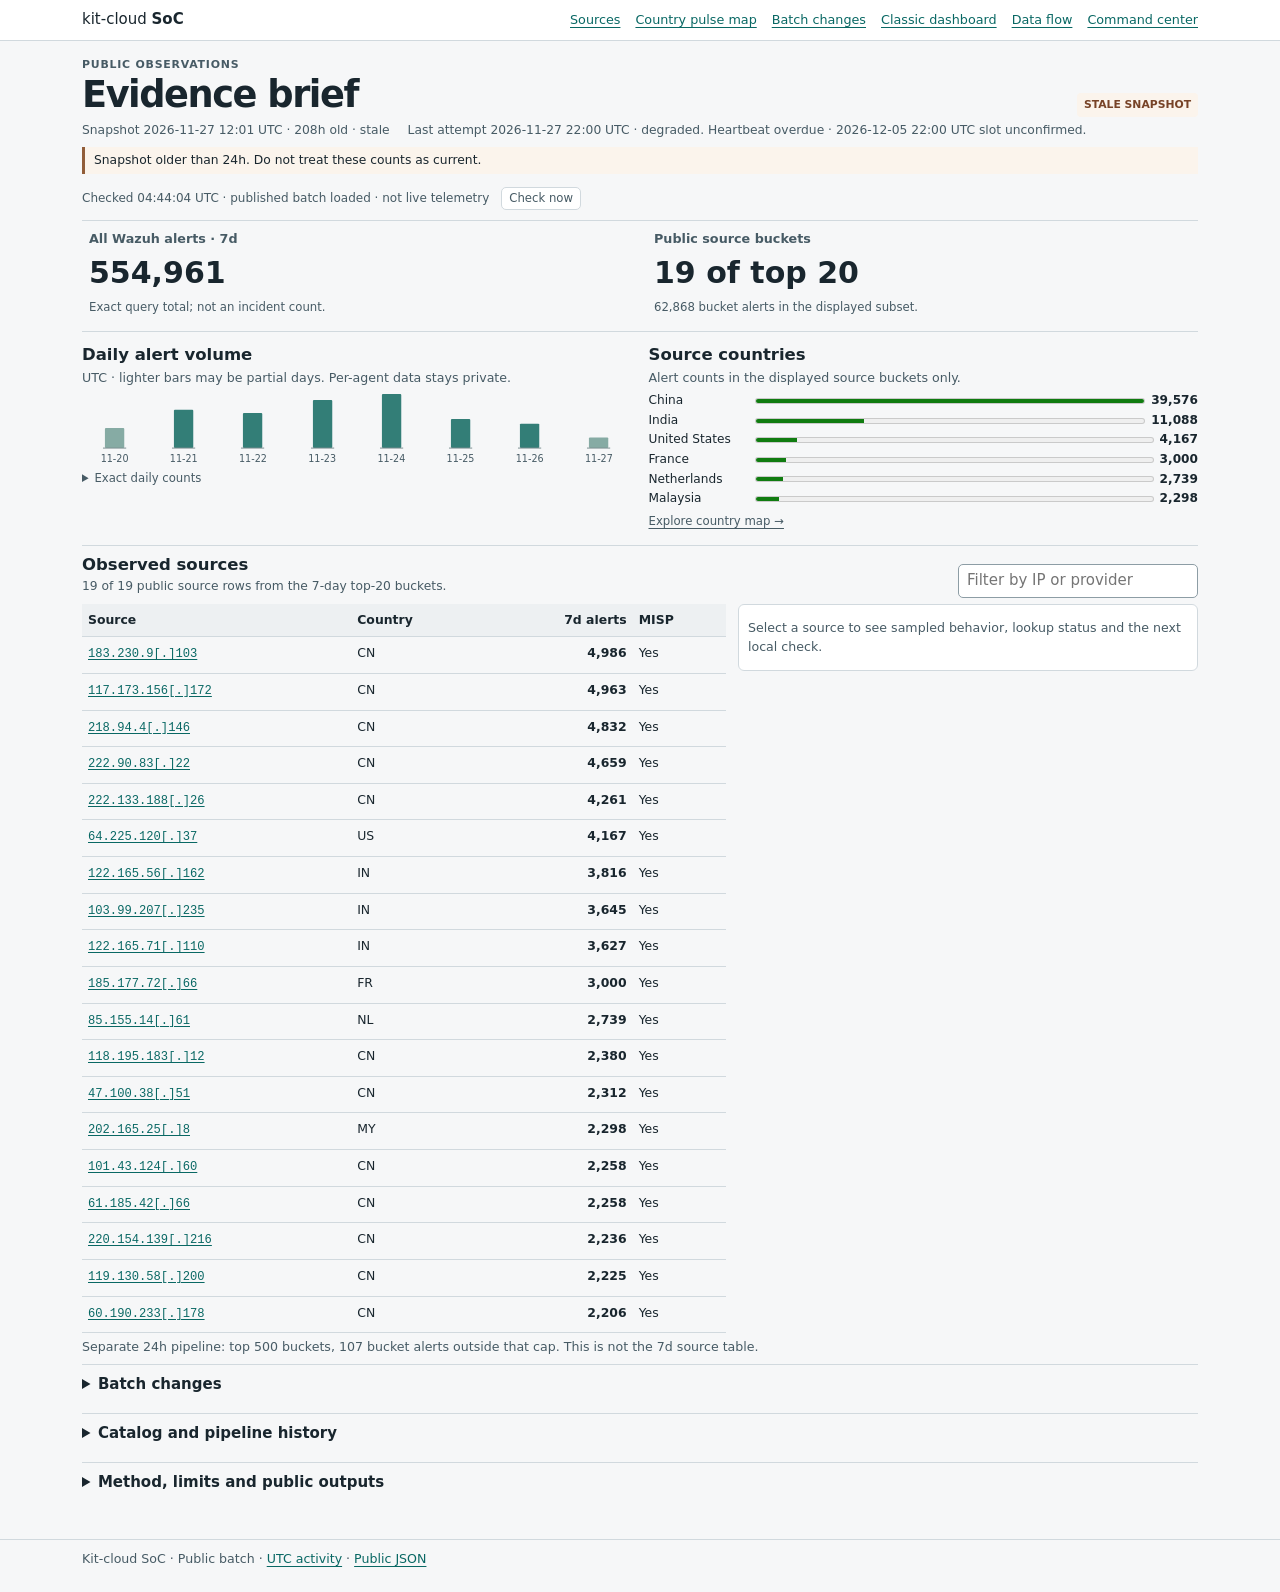
==== commit 67478a4c: "feat: add public-safe security command center" ====
--- a/docs/index.html
+++ b/docs/index.html
@@ -10,7 +10,7 @@
 </head>
 <body>
   <a class="skip-link" href="#main-content">Skip to content</a>
-  <header class="masthead"><a href="./" aria-label="kit-cloud SoC home">kit-cloud <b>SoC</b></a><nav aria-label="Views"><a href="#sources">Sources</a><a href="flow.html#pulse-map">Country pulse map</a><a href="#changes">Batch changes</a><a href="classic.html">Classic dashboard</a><a href="data-flow.html">Data flow</a></nav></header>
+  <header class="masthead"><a href="./" aria-label="kit-cloud SoC home">kit-cloud <b>SoC</b></a><nav aria-label="Views"><a href="#sources">Sources</a><a href="flow.html#pulse-map">Country pulse map</a><a href="#changes">Batch changes</a><a href="classic.html">Classic dashboard</a><a href="data-flow.html">Data flow</a><a href="command-center.html">Command center</a></nav></header>
   <main id="main-content" class="container" tabindex="-1">
     <div class="brief-title"><div><p class="eyebrow">Public observations</p><h1>Evidence brief</h1></div><span id="status-pill" class="pill">READING SNAPSHOT</span></div>
     <div class="data-times"><span id="gen">Snapshot time pending</span><span id="agents">Last attempt pending</span></div>
